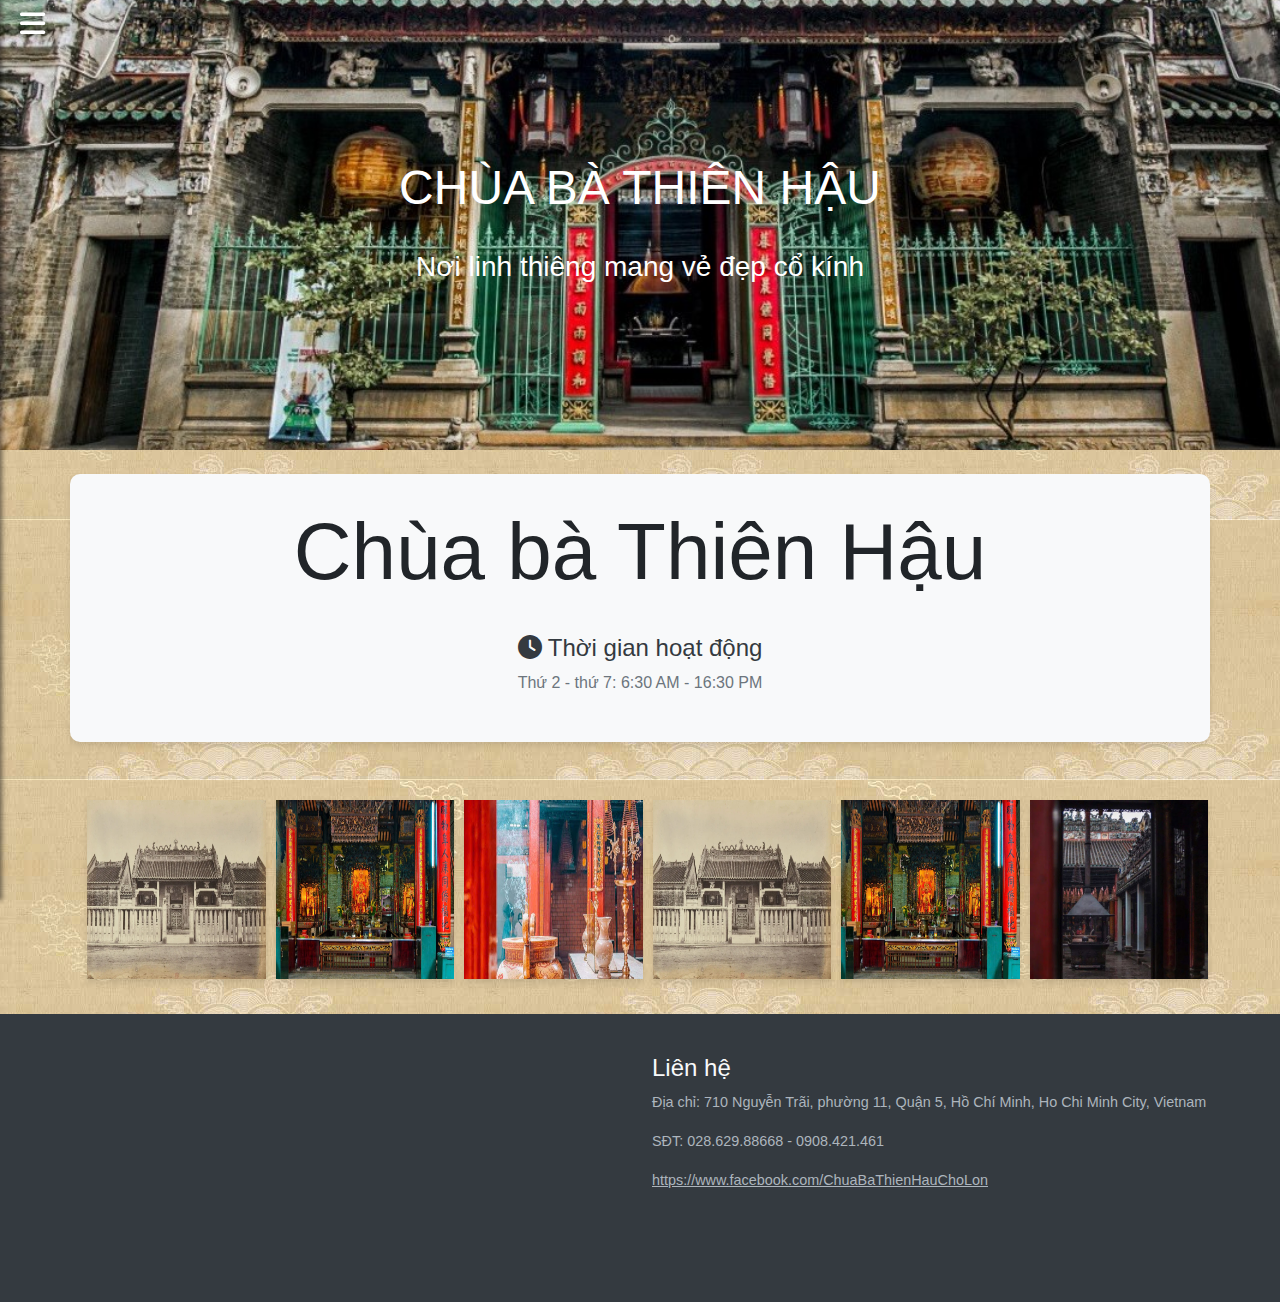
==== index.html @ 3c9cc665 "." ====
<!DOCTYPE html>
<html lang="en">

<head>
    <meta charset="UTF-8">
    <meta name="viewport" content="width=device-width, initial-scale=1.0">
    <title>Chùa bà Thiên Hậu</title>
    <link rel="stylesheet" href="https://cdnjs.cloudflare.com/ajax/libs/font-awesome/6.0.0-beta3/css/all.min.css">
    <link rel="stylesheet" href="https://cdn.jsdelivr.net/npm/bootstrap@5.3.0/dist/css/bootstrap.min.css">
    <style>
        
        body {
            font-family: 'Poppins', sans-serif;
            line-height: 1.6;
            background-color: antiquewhite;
            background: url('img/background.jpg');
            background-size: auto;
            background-repeat: repeat;
        }

        .header-image {
            height: 50vh;
            background: url('img/header.jpg') no-repeat center;
            background-size: cover;
            background-position: center 73%;
            position: relative;
            color: white;
            text-align: center;
            display: flex;
            flex-direction: column;
            justify-content: center;
            overflow: hidden;
        }

        .header-image h1 {
            font-size: 3rem;
            font-weight: bold;
            text-shadow: 2px 2px 5px rgba(0, 0, 0, 0.7);
        }

        .header-image p {
            font-size: 1.2rem;
            text-shadow: 2px 2px 5px rgba(0, 0, 0, 0.5);
        }

        .panel {
            padding: 30px;
            background-color: #f8f9fa;
            box-shadow: 0 4px 6px rgba(0, 0, 0, 0.1);
            border-radius: 10px;
            margin-top: -50px;
            position: relative;
            z-index: 2;
        }

        .panel h4 {
            color: #343a40;
        }

        .panel p {
            color: #6c757d;
        }

        .content-section {
            padding: 1% 23%;
            background: #f0f4f8;
        }

        .content-section h2 {
            font-size: 2rem;
            margin-bottom: 20px;
            text-align: center;
        }

        .tab-content p {
            font-size: 1rem;
            line-height: 1.8;
            color: #495057;
            text-align: justify;
        }

        .footer {
            background-color: #343a40;
            color: white;
            padding: 40px 20px;
        }

        .footer h4 {
            color: #f8f9fa;
        }

        .footer p,
        .footer a {
            color: #adb5bd;
            font-size: 0.9rem;
        }

        .footer .map iframe {
            border-radius: 10px;
        }

        @media (max-width: 768px) {
            .header-image h1 {
                font-size: 2rem;
            }

            .header-image p {
                font-size: 1rem;
            }
        }

        .my-carousel-container {
            position: relative;
            width: 100%;
            overflow: hidden;
        }

        .my-carousel-track {
            display: flex;
            transition: transform 0.5s ease-in-out;
        }

        .my-carousel-item img {
            width: 90%;
            height: 100%;
            object-fit: cover;
            margin-right: 10vw;
            margin-top: 10px;
            margin-left: 1vw;
        }

        .my-carousel-button {
            position: absolute;
            top: 50%;
            transform: translateY(-50%);
            background-color: rgba(0, 0, 0, 0.5);
            color: white;
            border: none;
            font-size: 100%;
            cursor: pointer;
            padding: 1%;
            z-index: 10;
        }

        .my-carousel-button.prev {
            left: 10px;
        }

        .my-carousel-button.next {
            right: 10px;
        }

        /* Navbar */
        .navbar {
            position: fixed;
            top: 0;
            left: 0;
            width: 100%;
            padding: 10px 20px;
            background-color: transparent;
            transition: background-color 0.3s ease;
            z-index: 100;
        }

        .navbar.scrolled {
            background-color: white;
            box-shadow: 0 2px 5px rgba(0, 0, 0, 0.1);
        }

        .navbar .hamburger {
            font-size: 1.8rem;
            color: white;
            cursor: pointer;
            transition: color 0.3s ease;
        }

        .navbar.scrolled .hamburger {
            color: #343a40;
        }

        /* Side Navigation */
        .side-nav {
            position: fixed;
            left: -250px;
            top: 0;
            width: 250px;
            height: 100%;
            background-color: #343a40;
            color: white;
            padding: 20px;
            box-shadow: 2px 0 5px rgba(0, 0, 0, 0.5);
            transition: left 0.3s ease;
            z-index: 200;
        }

        .side-nav.active {
            left: 0;
        }

        .side-nav ul {
            list-style: none;
            padding: 0;
            margin: 0;
        }

        .side-nav ul li {
            margin: 20px 0;
        }

        .side-nav ul li a {
            text-decoration: none;
            color: white;
            font-size: 1rem;
            display: block;
            transition: color 0.3s ease;
        }

        .side-nav ul li a:hover {
            color: #f0a500;
        }

        .image-container {
            display: flex;
            flex-wrap: nowrap;
            padding: 10px 0;
        }

        .image-container img {
            flex: 1 1 auto;
            max-width: 16%;
            height: auto;
            margin: 0 5px;
            box-shadow: 0 4px 6px rgba(0, 0, 0, 0.1);
            transition: transform 0.2s ease-in-out;
        }

        .image-container img:hover {
            transform: scale(1.1);
        }
        
        .modal-body iframe {
            max-height: 500px;
        }

        @media (max-width: 1024px) {
            .image-container {
                flex-wrap: wrap;
                justify-content: center;
            }

            .image-container img {
                max-width: 100%;
                margin: 10px 0;
            }
            .modal-dialog {
                max-width: 100% !important;
            }
        }
        a:hover {
            cursor:pointer;
            color:#adb5bd !important;
        }
		

         /* .modal-dialog {
            max-width: 80%; 
            height: 80%; 
            margin: auto; 
            position: relative;
            top: 10%;
            transform: translateY(-10%) !important; 
        }

        .modal-content {
            height: 100%;
            border: 0; 
            border-radius: 0;
        }

        .modal-body {
            overflow-y: auto; 
        } */


    </style>
</head>

<body>
    <nav class="navbar">
        <i class="fas fa-bars hamburger" id="hamburger"></i>
    </nav>

    <!-- Side Navigation -->
    <div class="side-nav" id="sideNav">
        <ul>
            <li><a data-bs-toggle="modal" data-bs-target="#imageModal1">Lịch sử chùa bà Thiên Hậu</a></li>
            <li><a data-bs-toggle="modal" data-bs-target="#imageModal2">Nét đặc trưng kiến trúc bên trong chùa bà Thiên Hậu</a></li>
            <li><a data-bs-toggle="modal" data-bs-target="#imageModal3">Nét đẹp về phong tục truyền thống</a></li>
            <li><a data-bs-toggle="modal" data-bs-target="#imageModal4">Cổ vật có tại chùa bà Thiên Hậu</a></li>
            <li><a data-bs-toggle="modal" data-bs-target="#imageModal5">Hiện trạng phát triển chùa bà Thiên Hậu</a></li>
            <li><a data-bs-toggle="modal" data-bs-target="#imageModal6">Bài báo cáo</a></li>
        </ul>
    </div>

    <!-- Header -->
    <div class="header-image">
        <h2 style="font-size: 3rem;">CHÙA BÀ THIÊN HẬU</h2>
        <br>
        <h3>Nơi linh thiêng mang vẻ đẹp cổ kính</h3>
    </div>
    <div class="container panel mt-4">
        <div class="col-md-12 text-center">
            <h1 style="font-size: 5rem;" >Chùa bà Thiên Hậu</h1>
            <br>
            <h4><i class="fas fa-clock"></i> Thời gian hoạt động</h4>
            <p>Thứ 2 - thứ 7: 6:30 AM - 16:30 PM</p>
        </div>
    </div>

    <div class="container mt-5">
        <div class="image-container">
            <img src="img/main/1.jpg" alt="Image 1" data-bs-toggle="modal" data-bs-target="#imageModal1">
            <img src="img/main/2.jpg" alt="Image 2" data-bs-toggle="modal" data-bs-target="#imageModal2">
            <img src="img/main/3.jpg" alt="Image 3" data-bs-toggle="modal" data-bs-target="#imageModal3">
            <img src="img/main/1.jpg" alt="Image 4" data-bs-toggle="modal" data-bs-target="#imageModal4">
            <img src="img/main/2.jpg" alt="Image 5" data-bs-toggle="modal" data-bs-target="#imageModal5">
            <img src="img/main/6.jpg" alt="Image 6" data-bs-toggle="modal" data-bs-target="#imageModal6">
        </div>
    </div>

    <!-- Modal 1 -->
    <div class="modal fade" id="imageModal1" tabindex="-1" aria-labelledby="imageModalLabel1" aria-hidden="true">
        <div class="modal-dialog modal-dialog-centered modal-lg">
            <div class="modal-content">
                <div class="modal-header">
                    <h5 class="modal-title" id="imageModalLabel1">LỊCH SỬ HÌNH THÀNH CHÙA BÀ THIÊN HẬU</h5>
                    <button type="button" class="btn-close" data-bs-dismiss="modal" aria-label="Close"></button>
                </div>
                <div class="modal-body text-center">
                    <iframe width="545" height="320"
                        src="https://drive.google.com/file/d/10kO5JFFotRi0EkM03pTBwrk6rr1OkVM_/preview">
                    </iframe>
                </div>
            </div>
        </div>
    </div>

    <!-- Modal 2 -->
    <div class="modal fade" id="imageModal2" tabindex="-1" aria-labelledby="imageModalLabel2" aria-hidden="true">
        <div style="max-width: 70%;"  id="imageModal2" class="modal-dialog modal-dialog-centered modal-lg">
            <div class="modal-content">
                <div class="modal-header">
                    <h5 class="modal-title" id="imageModalLabel2">NÉT ĐẶC TRƯNG KIẾN TRÚC BÊN TRONG CHÙA BÀ THIÊN HẬU</h5>
                    <button type="button" class="btn-close" data-bs-dismiss="modal" aria-label="Close"></button>
                </div>
                <div class="modal-body">
                    <div class="container">
                        <div class="row" >
                            <p>
                                Chùa Bà Thiên Hậu được xây dựng theo phong cách Á Đông thuần khiết, 
                                từ lối kiến trúc Tam quan, phần mái cách điệu, các các bức tường có phù điêu bằng gốm nung và hai hành lang hai bên. 
                                Tất cả đều gợi lên những giá trị lâu đời và phồn vinh của văn hóa Trung Hoa, 
                                Chùa xây dựng theo lối kiến trúc hình ấn bao gồm tổ hợp bốn gian nhà liên kết nhau tạo thành mặt bằng giống hình chữ “khẩu” hoặc chữ “quốc”.
                                Ở giữa ba dãy nhà tạo thành là tiền điện, trung điện và hậu điện, các dãy nhà này có một khoảng trống gọi là thiên tỉnh, 
                                hay còn được gọi là giếng trời giúp không gian chùa thoáng đãng, đủ ảnh sáng và chỗ thoát khói hương.
                            </p>
                        </div>
                        <div class="row text-center">
                            <div class="col-12 col-sm-1">   

                            </div>
                            <div class="col-12 col-sm-2">
                                <div class="image-container">
                                    <img src="img/page221/1.jpg" alt="Image 2" class="img-fluid"
                                        style="max-width: 100%; height: auto;" data-bs-toggle="modal"
                                        data-bs-target="#nestedModal21">

                                    <img src="img/page222/1.jpg" alt="Image 2" class="img-fluid"
                                        style="max-width: 100%; height: auto;" data-bs-toggle="modal"
                                        data-bs-target="#nestedModal22">
                                    <img src="img/page223/1.jpg" alt="Image 2" class="img-fluid"
                                        style="max-width: 100%; height: auto;" data-bs-toggle="modal"
                                        data-bs-target="#nestedModal23">
                                    <img src="img/page224/1.jpg" alt="Image 2" class="img-fluid"
                                        style="max-width: 100%; height: auto;" data-bs-toggle="modal"
                                        data-bs-target="#nestedModal24">
                                    <img src="img/page225/1.jpg" alt="Image 2" class="img-fluid"
                                        style="max-width: 100%; height: auto;" data-bs-toggle="modal"
                                        data-bs-target="#nestedModal25">
                                </div>

                            </div>
                            
                            <div class="col-12 col-sm-1">   
                            </div>
                        </div>

                        <div class="row text-center">
                            <div class="col-12 col-sm-1">   

                            </div>
                            <div class="col-12 col-sm-2  text-center">
                                <div class="image-container">
                                    <p>Tiền điện</p>
                                </div>
                                
                            </div>
                            <div class="col-12 col-sm-2">
                                <div class="image-container">
                                    <p>Khu Thiên đỉnh (Giếng trời)</p>
                                </div>
                            </div>
                            <div class="col-12 col-sm-2">
                                <div class="image-container">
                                    <p>Trung điện</p>
                                </div>
                                
                            </div>
                            <div class="col-12 col-sm-2">
                                <div class="image-container">
                                    <p>Hương đình</p>
                                </div>
                                
                            </div>
                            <div class="col-12 col-sm-2">
                                <div class="image-container">
                                    <p>Đại điện</p>
                                </div>
                                
                            </div>
                            <div class="col-12 col-sm-1">   
                            </div>
                        </div>
                    </div>
                </div>
            </div>
        </div>
    </div>
    

    <!-- Nested Modal 21 -->
    <div class="modal fade" id="nestedModal21" tabindex="-1" aria-labelledby="nestedModalLabel21" aria-hidden="true"
        data-parent-modal="imageModal2">
        <div  class="modal-dialog modal-dialog-centered modal-lg">
            <div class="modal-content">
                <div class="modal-header">
                    <h5 class="modal-title" id="nestedModalLabel21">Tiền điện</h5>
                    <button type="button" class="btn-close" data-bs-dismiss="modal" aria-label="Close"></button>
                </div>
                <div class="modal-body">
                    <div class="container">
                        <div class="row text-center">
                            <div class="col-4">
                                <div class="image-container">
                                    <img src="img/page221/1.jpg" alt="Image 2" class="img-fluid"
                                        style="max-width: 100%; height: auto;">
                                </div>
                            </div>
                            <div class="col-8">
                                <p style="text-align: justify;">
                                    Hai bên cửa vào tiền điện được đặt hai trang thờ, bàn thờ Phúc Đức Chánh bên phải,
                                    bàn thờ Môn Quan Vương Tả được đặt bên trái. Hai bia đá ghi lại truyền thuyết về Thiên Hậu Thánh Mẫu và 
                                    các bức tranh lớn vẽ cảnh bà hiển linh trên sóng nước. Các bia công đức đặt tại tiền điện ghi lại sự đóng góp trùng tu chùa.
                                </p>
                            </div>
                        </div>
                    </div>
                </div>
            </div>
        </div>
    </div>

    <!-- Nested Modal 22 -->
    <div class="modal fade" id="nestedModal22" tabindex="-1" aria-labelledby="nestedModalLabel22" aria-hidden="true"
        data-parent-modal="imageModal2">
        <div  class="modal-dialog modal-dialog-centered modal-lg">
            <div class="modal-content">
                <div class="modal-header">
                    <h5 class="modal-title" id="nestedModalLabel22">Khu Thiên đỉnh (Giếng trời)</h5>
                    <button type="button" class="btn-close" data-bs-dismiss="modal" aria-label="Close"></button>
                </div>
                <div class="modal-body">
                    <div class="container">
                        <div class="row text-center">
                            <div class="col-4">
                                <div class="image-container">
                                    <img src="img/page222/1.jpg" alt="Image 2" class="img-fluid"
                                        style="max-width: 100%; height: auto;">
                                </div>
                            </div>
                            <div class="col-8">
                                <p style="text-align: justify;">
                                    Khu vực giữa tòa nhà là Thiên đỉnh tạo không gian thoáng đãng, 
                                    hướng tay phải chúng ta sẽ thấy thấy trên nóc, diềm mái, hiên, 
                                    vách tường có một số tượng gốm có niên đại năm Quang tự thứ 34 do nghệ nhân 
                                    Trung Quốc dùng vật liệu tại chỗ và sản xuất từ lò gốm Bửu Nguyên trên đất Sài Gòn xưa. 
                                    Các tượng, phù điêu này được tạo tác dựa theo các điển tích cổ Trung Quốc như Tam Quốc Chí, 
                                    Đông Chu Liệt Quốc... và được bố trí hài hòa với các hình tượng khác như "tứ linh" (long, lân, quy, phụng), 
                                    "lưỡng long tranh châu", "bái tổ vinh quy"… 
                                </p>
                            </div>
                        </div>
                    </div>
                </div>
            </div>
        </div>
    </div>

    <!-- Nested Modal 23 -->
    <div class="modal fade" id="nestedModal23" tabindex="-1" aria-labelledby="nestedModalLabel23" aria-hidden="true"
        data-parent-modal="imageModal2">
        <div  class="modal-dialog modal-dialog-centered modal-lg">
            <div class="modal-content">
                <div class="modal-header">
                    <h5 class="modal-title" id="nestedModalLabel23">Trung điện</h5>
                    <button type="button" class="btn-close" data-bs-dismiss="modal" aria-label="Close"></button>
                </div>
                <div class="modal-body">
                    <div class="container">
                        <div class="row">
                            <p>
                                Trung điện chùa Bà Thiên Hậu được đặt bộ lư Phát lan vào năm 1886 niên hiệu Quang Tự thứ 12. 
                                So với bộ lưu được đặt ở các miếu khác trong thành phố, bộ lư tại miếu Thiên Hậu là lớn nhất. 
                                Ngoài ra, tiền điện còn có kiệu lớn được sơn son thếp vàng bằng gỗ để rước Bà trong ngày vía. 
                                Cùng với đó là bức hoành phi “Hàm Hoằng Quang Đại” bằng chữ cổ có niên đại thứ 5 Gia Khánh, 
                                đời Thanh (1800) nhân dịp trùng tu Hội quán.
                            </p>
                        </div>
                        <div class="row text-center">
                            <div class="my-carousel-container">
                                <button class="my-carousel-button prev">&lt;</button>
                                <div class="my-carousel-track">
                                    <div class="my-carousel-item">
                                        <img src="img/main/1.jpg" alt="Image 1">
                                    </div>
                                    <div class="my-carousel-item">
                                        <img src="img/main/2.jpg" alt="Image 2">
                                    </div>
                                    <div class="my-carousel-item">
                                        <img src="img/main/3.jpg" alt="Image 3">
                                    </div>
                                    <div class="my-carousel-item">
                                        <img src="img/main/4.jpg" alt="Image 4">
                                    </div>
                                    <div class="my-carousel-item">
                                        <img src="img/main/5.jpg" alt="Image 5">
                                    </div>
                                    <div class="my-carousel-item">
                                        <img src="img/main/6.jpg" alt="Image 6">
                                    </div>
                                    <div class="my-carousel-item">
                                        <img src="img/main/7.jpg" alt="Image 7">
                                    </div>
                                    <div class="my-carousel-item">
                                        <img src="img/main/8.jpg" alt="Image 8">
                                    </div>
                                    <div class="my-carousel-item">
                                        <img src="img/main/9.jpg" alt="Image 9">
                                    </div>
                                </div>
                                <button class="my-carousel-button next">&gt;</button>
                            </div>
                            <br>
                        </div>
                    </div>
                </div>
            </div>
        </div>
    </div>

    <!-- Nested Modal 24 -->
    <div class="modal fade" id="nestedModal24" tabindex="-1" aria-labelledby="nestedModalLabel24" aria-hidden="true"
        data-parent-modal="imageModal2">
        <div  class="modal-dialog modal-dialog-centered modal-lg">
            <div class="modal-content">
                <div class="modal-header">
                    <h5 class="modal-title" id="nestedModalLabel24">Hương đình</h5>
                    <button type="button" class="btn-close" data-bs-dismiss="modal" aria-label="Close"></button>
                </div>
                <div class="modal-body">
                    <div class="container">
                        <div class="row text-center">
                            <div class="col-4">
                                <div class="image-container">
                                    <img src="img/page2/1.jpg" alt="Image 2" class="img-fluid"
                                        style="max-width: 100%; height: auto;">
                                </div>
                            </div>
                            <div class="col-8">
                                <p style="text-align: justify;">
                                    Nơi đây có đặt 5 lư hương có niên đại đời vua Quang Tự đều trên 100 năm. 
                                    Bên trên là khu vực treo nhang vòng khá độc đáo và lạ mắt. 
                                    Trước đây nhang có đường kính từ 1m - 1m2, sau khi thực hiện chỉ thị của Trung ương khoanh nhang này được thu nhỏ lại chỉ còn 35 cm. 
                                    Trong đợt trùng tu gần nhất, những cây xà gồ dưới mái ngói và 4 cây cột gỗ bên ngoài là gỗ lim, loại gỗ quý hiếm sản xuất tại phía 
                                    Bắc trong đợt trùng tu vừa qua gần như đã thay đổi toàn bộ.
                                </p>
                            </div>
                        </div>
                    </div>
                </div>
            </div>
        </div>
    </div>

    <!-- Nested Modal 25 -->
    <div class="modal fade" id="nestedModal25" tabindex="-1" aria-labelledby="nestedModalLabel25" aria-hidden="true"
        data-parent-modal="imageModal2">
        <div  class="modal-dialog modal-dialog-centered modal-lg">
            <div class="modal-content">
                <div class="modal-header">
                    <h5 class="modal-title" id="nestedModalLabel25">Đại điện</h5>
                    <button type="button" class="btn-close" data-bs-dismiss="modal" aria-label="Close"></button>
                </div>
                <div class="modal-body">
                    <div class="container">
                        <div class="row text-center">
                            <div class="col-4">
                                <div class="image-container">
                                    <img src="img/page2/1.jpg" alt="Image 2" class="img-fluid"
                                        style="max-width: 100%; height: auto;">
                                </div>
                            </div>
                            <div class="col-8">
                                <p style="text-align: justify;">
                                    Đại điện của chùa là gian chính nơi đặt bàn thờ Thiên Hậu Thánh Mẫu gồm ba gian. 
                                    Gian giữa thờ bà Thiên Hậu cao 1m được tạc từ khối cổ cỗ, bên trái thờ Kim Hoa Nương Nương, 
                                    bên phải thờ Long Mẫu Nương Nương. Hai bên gian phụ đặt các tượng thờ Quan Thánh, Địa Tạng và Thần Tài. 
                                    Tại gin chính còn đặt đại hồng chung bằng gang có niên đại 1975 và 1850. Ngoài ra, Chùa Bà Thiên Hậu lưu giữ nhiều tranh đắp nổi hình 
                                    Long, Ly, Quy, Phụng. Trên mái hiên, vách tường và nóc nhà có tượng, phù điêu bằng gốm dựa trên những điển tích Trung Quốc. 
                                    Chùa Bà Thiên Hậu không chỉ là một điểm hành hương mà còn là một biểu tượng của sự kết hợp hoàn hảo giữa tín ngưỡng và nghệ thuật kiến trúc.
                                </p>
                            </div>
                        </div>
                    </div>
                </div>
            </div>
        </div>
    </div>


    <!-- Modal 3 -->
    <div class="modal fade" id="imageModal3" tabindex="-1" aria-labelledby="imageModalLabel3" aria-hidden="true">
        <div class="modal-dialog modal-dialog-centered modal-lg">
            <div class="modal-content">
                <div class="modal-header">
                    <h5 class="modal-title" id="imageModalLabel3">NÉT ĐẸP VỀ PHONG TỤC TRUYỀN THỐNG</h5>
                    <button type="button" class="btn-close" data-bs-dismiss="modal" aria-label="Close"></button>
                </div>
                <div class="modal-body">
                    <div class="container">
                        <div class="row text-center">
                            <div class="col-6">
                                <div class="image-container">
                                    <img src="img/page3/1.jpg" alt="Image 2" class="img-fluid"
                                        style="max-width: 100%; height: auto;" data-bs-toggle="modal"
                                        data-bs-target="#nestedModal31">
                                </div>
                                <p>PHONG TỤC XIN XĂM</p>
                            </div>
                            <div class="col-6">
                                <div class="image-container">
                                    <img src="img/page3/1.jpg" alt="Image 2" class="img-fluid"
                                        style="max-width: 100%; height: auto;" data-bs-toggle="modal"
                                        data-bs-target="#nestedModal32">
                                </div>
                                <p>PHONG TỤC RÓT ĐÈN DẦU</p>
                            </div>
                        </div>
                    </div>
                </div>
            </div>
        </div>
    </div>

        <!-- Nested Modal 31 -->
        <div class="modal fade" id="nestedModal31" tabindex="-1" aria-labelledby="nestedModalLabel31" aria-hidden="true" data-parent-modal="imageModal3">
        <div  class="modal-dialog modal-dialog-centered modal-lg">
            <div class="modal-content">
                <div class="modal-header">
                    <h5 class="modal-title" id="nestedModalLabel31">PHONG TỤC XIN XĂM</h5>
                    <button type="button" class="btn-close" data-bs-dismiss="modal" aria-label="Close"></button>
                </div>
                <div class="modal-body">
                    <div class="container">
                        <div class="row text-center">
                            <div class="col-4">
                                <div class="image-container">
                                    <img src="img/page3/1.jpg" alt="Image 2" class="img-fluid"
                                        style="max-width: 100%; height: auto;">
                                </div>
                                <div class="image-container">
                                    <img src="img/page3/2.jpg" alt="Image 2" class="img-fluid"
                                        style="max-width: 100%; height: auto;">
                                </div>
                            </div>
                            <div class="col-8">
                                <p style="text-align: justify;">
                                    Một trong những phong tục khi du khách đến chùa Bà Thiên Hậu đó là xin xăm, xin quẻ, cầu nguyện những điều tốt đẹp cho bản thân 
                                    và gia đình. Mỗi thẻ xăm sẽ có “bài thẻ” dự đoán vận mệnh và tương lai của bản thân người xin. Theo phong tục, người dân sau khi 
                                    dâng lễ xong tại chùa xong có thể xin xăm bằng cách lắc mạnh ống gỗ đựng các quẻ xăm cho đến khi có một chiếc thẻ rơi ra ngoài, 
                                    khi đó người dân sẽ rút một chiếc thẻ xăm và nhờ người trong chùa giải thích. Những quẻ thẻ thường làm bằng tre có ghi số hiệu 
                                    hoặc ghi một câu ngắn gọn bằng tiếng Hán. Người dân có thể xem được vận mệnh tương lai, công việc cho bản thân và gia đình. 
                                    Lâu dần, xin xăm trở thành một nét đẹp văn hóa tâm linh tại chùa Bà Thiên Hậu.
                                </p>
                            </div>
                        </div>
                    </div>
                </div>
            </div>
        </div>
    </div>

    <!-- Nested Modal 32 -->
    <div class="modal fade" id="nestedModal32" tabindex="-1" aria-labelledby="nestedModalLabel32" aria-hidden="true"
        data-parent-modal="imageModal3">
        <div  class="modal-dialog modal-dialog-centered modal-lg">
            <div class="modal-content">
                <div class="modal-header">
                    <h5 class="modal-title" id="nestedModalLabel32">PHONG TỤC RÓT ĐÈN DẦU</h5>
                    <button type="button" class="btn-close" data-bs-dismiss="modal" aria-label="Close"></button>
                </div>
                <div class="modal-body text-center">
                    <iframe width="545" height="320"
                        src="https://drive.google.com/file/d/10kO5JFFotRi0EkM03pTBwrk6rr1OkVM_/preview">
                    </iframe>
                </div>
            </div>
        </div>
    </div>

    <!-- Modal 4-->
    <div class="modal fade" id="imageModal4" tabindex="-1" aria-labelledby="imageModalLabel4" aria-hidden="true">
        <div class="modal-dialog modal-dialog-centered  modal-lg">
            <div class="modal-content">
                <div class="modal-header">
                    <h5 class="modal-title" id="imageModalLabel4">CỔ VẬT CÓ TẠI CHÙA BÀ THIÊN HẬU</h5>
                    <button type="button" class="btn-close" data-bs-dismiss="modal" aria-label="Close"></button>
                </div>
                <div class="modal-body text-center">
                    <div class="my-carousel-container">
                        <button class="my-carousel-button prev">&lt;</button>
                        <div class="my-carousel-track">
                            <div class="my-carousel-item">
                                <img src="img/page2d4/1.jpg" alt="Image 1">
                            </div>
                            <div class="my-carousel-item">
                                <img src="img/page2d4/2.jpg" alt="Image 2">
                            </div>
                            <div class="my-carousel-item">
                                <img src="img/page2d4/3.jpg" alt="Image 3">
                            </div>
                            <div class="my-carousel-item">
                                <img src="img/page2d4/4.jpg" alt="Image 4">
                            </div>
                            <div class="my-carousel-item">
                                <img src="img/page2d4/5.jpg" alt="Image 5">
                            </div>
                            <div class="my-carousel-item">
                                <img src="img/page2d4/6.jpg" alt="Image 6">
                            </div>
                            <div class="my-carousel-item">
                                <img src="img/page2d4/7.jpg" alt="Image 7">
                            </div>
                            <div class="my-carousel-item">
                                <img src="img/page2d4/8.jpg" alt="Image 8">
                            </div>
                            <div class="my-carousel-item">
                                <img src="img/page2d4/9.jpg" alt="Image 9">
                            </div>
                            <div class="my-carousel-item">
                                <img src="img/page2d4/10.jpg" alt="Image 10">
                            </div>
                            <div class="my-carousel-item">
                                <img src="img/page2d4/11.jpg" alt="Image 11">
                            </div>
                            <div class="my-carousel-item">
                                <img src="img/page2d4/12.jpg" alt="Image 12">
                            </div>
                            <div class="my-carousel-item">
                                <img src="img/page2d4/13.jpg" alt="Image 13">
                            </div>
                            <div class="my-carousel-item">
                                <img src="img/page2d4/14.jpg" alt="Image 14">
                            </div>
                        </div>
                        <button class="my-carousel-button next">&gt;</button>
                    </div>
                </div>
            </div>
        </div>
    </div>

    <!-- Modal 5-->
    <div class="modal fade" id="imageModal5" tabindex="-1" aria-labelledby="imageModalLabel5" aria-hidden="true">
        <div class="modal-dialog modal-dialog-centered  modal-lg">
            <div class="modal-content">
                <div class="modal-header">
                    <h5 class="modal-title" id="imageModalLabel5">HIỆN TRẠNG PHÁT TRIỂN CHÙA BÀ THIÊN HẬU</h5>
                    <button type="button" class="btn-close" data-bs-dismiss="modal" aria-label="Close"></button>
                </div>
                <div class="modal-body text-center">
                    <iframe width="545" height="320"
                        src="https://drive.google.com/file/d/10kO5JFFotRi0EkM03pTBwrk6rr1OkVM_/preview">
                    </iframe>
                </div>
            </div>
        </div>
    </div>

    <!-- Modal 6-->
    <div class="modal fade" id="imageModal6" tabindex="-1" aria-labelledby="imageModalLabel6" aria-hidden="true">
        <div class="modal-dialog modal-dialog-centered  modal-lg">
            <div class="modal-content">
                <div class="modal-header">
                    <h5 class="modal-title" id="imageModalLabel6">BÀI BÁO CÁO</h5>
                    <button type="button" class="btn-close" data-bs-dismiss="modal" aria-label="Close"></button>
                </div>
                <div class="modal-body text-center">
                    <img src="img/page2/3.jpg" alt="Image 6" style="max-width: 100%; height: auto;">
                    <p>Description for Image 6.</p>
                </div>
            </div>
        </div>
    </div>

    <br>
    <div class="footer">
        <div class="row">
            <div class="col-md-6">
                <div class="map">
                    <iframe
                        src="https://www.google.com/maps/embed?pb=!1m18!1m12!1m3!1d3919.731073964073!2d106.666505315334!3d10.754666992334!2m3!1f0!2f0!3f0!3m2!1i1024!2i768!4f13.1!3m3!1m2!1s0x31752efb5b5b5b5b%3A0x5b5b5b5b5b5b5b5b!2s710%20Nguy%E1%BB%85n%20Tr%C3%A3i%2C%20Ph%C6%B0%E1%BB%9Dng%2011%2C%20Qu%E1%BA%ADn%205%2C%20Th%C3%A0nh%20ph%E1%BB%91%20H%E1%BB%93%20Ch%C3%AD%20Minh%2C%20Vi%E1%BB%87t%20Nam!5e0!3m2!1svi!2s!4v1681625297898!5m2!1svi!2s"
                        width="100%" 
                        height="200" 
                        allowfullscreen="" 
                        loading="lazy"></iframe>
                </div>
            </div>
            <div class="col-md-6">
                <h4>Liên hệ</h4>
                <p>Địa chỉ: 710 Nguyễn Trãi, phường 11, Quận 5, Hồ Chí Minh, Ho Chi Minh City, Vietnam</p>
                <p>SĐT: 028.629.88668 - 0908.421.461</p>
                <p><a href="https://www.facebook.com/ChuaBaThienHauChoLon" target="_blank"
                        rel="noopener noreferrer">https://www.facebook.com/ChuaBaThienHauChoLon</a></p>
            </div>
        </div>
    </div>
    <script src="https://cdn.jsdelivr.net/npm/bootstrap@5.3.0/dist/js/bootstrap.bundle.min.js"></script>

    <script>
        document.addEventListener("DOMContentLoaded", function () {
            document.querySelectorAll(".modal").forEach(modal => {
                modal.addEventListener("hidden.bs.modal", function () {
                    const parentModalId = this.getAttribute("data-parent-modal");
                    if (parentModalId) {
                        const parentModal = bootstrap.Modal.getOrCreateInstance(document.getElementById(parentModalId));
                        parentModal.show();
                    }
                });
            });
        });

        document.querySelectorAll('.my-carousel-button').forEach(button => {
            button.addEventListener('click', () => {
                const carousel = button.closest('.my-carousel-container');
                const track = carousel.querySelector('.my-carousel-track');
                const items = track.querySelectorAll('.my-carousel-item');
                const direction = button.classList.contains('next') ? 'next' : 'prev';
                const itemWidth = items[0].offsetWidth + 15;
                const trackWidth = track.scrollWidth;
                const containerWidth = carousel.offsetWidth;

                let currentTranslate = parseInt(track.dataset.translate || 0, 10);

                if (direction === 'next') {
                    if (Math.abs(currentTranslate) + containerWidth < trackWidth) {
                        currentTranslate -= itemWidth;
                    } else {
                        currentTranslate = 0;
                    }
                } else {
                    if (currentTranslate < 0) {
                        currentTranslate += itemWidth;
                    } else {
                        currentTranslate = -(trackWidth - containerWidth);
                    }
                }

                track.dataset.translate = currentTranslate;
                track.style.transform = `translateX(${currentTranslate}px)`;
            });
        });

        // Hamburger menu toggle
        const hamburger = document.getElementById('hamburger');
        const sideNav = document.getElementById('sideNav');

        hamburger.addEventListener('click', () => {
            sideNav.classList.toggle('active');
        });

        // Close side navigation on link click
        sideNav.querySelectorAll('a').forEach(link => {
            link.addEventListener('click', () => {
                sideNav.classList.remove('active');
            });
        });
        
        // Close sideNav when clicking outside of it
        document.addEventListener('click', (event) => {
            if (sideNav.classList.contains('active') && !sideNav.contains(event.target) && event.target !== hamburger) {
                sideNav.classList.remove('active');
            }
        });

        // Change navbar style on scroll
        window.addEventListener('scroll', () => {
            const navbar = document.querySelector('.navbar');
            if (window.scrollY > 50) {
                navbar.classList.add('scrolled');
            } else {
                navbar.classList.remove('scrolled');
            }
        });
    </script>
</body>

</html>
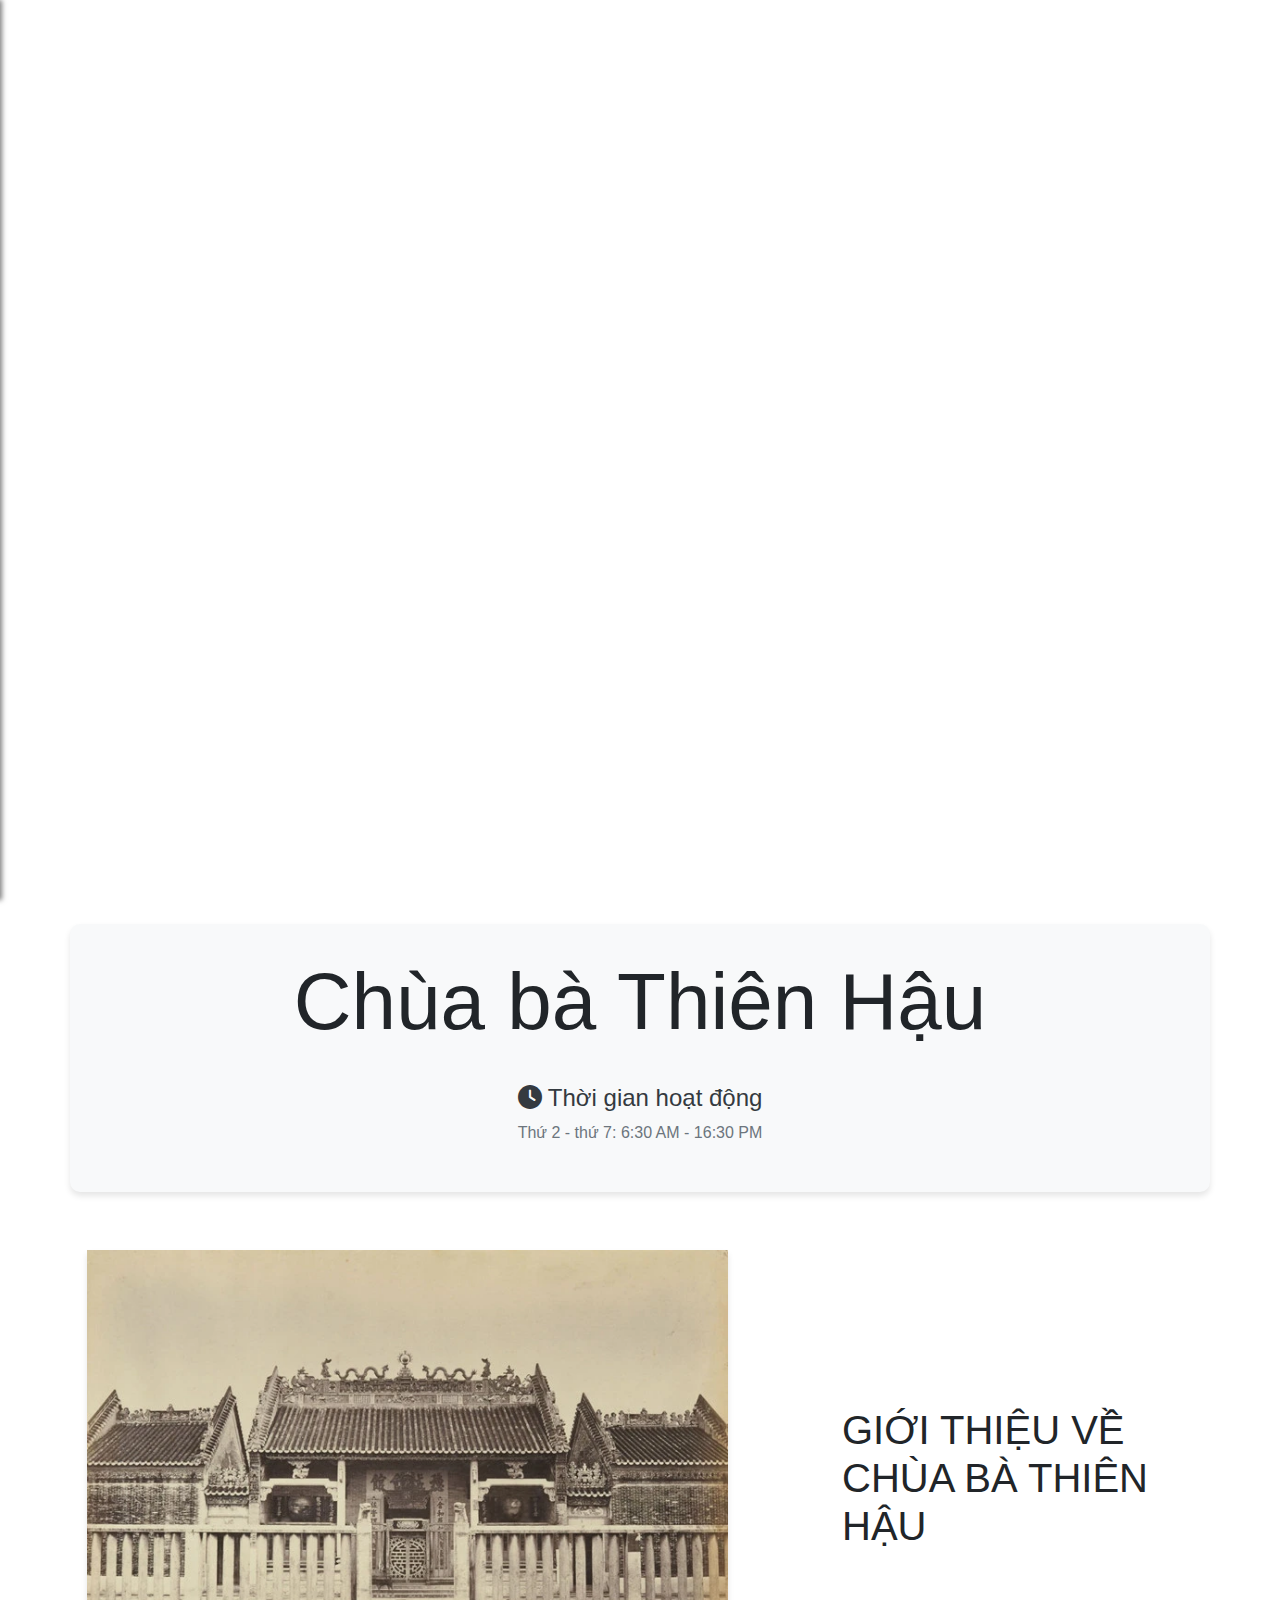
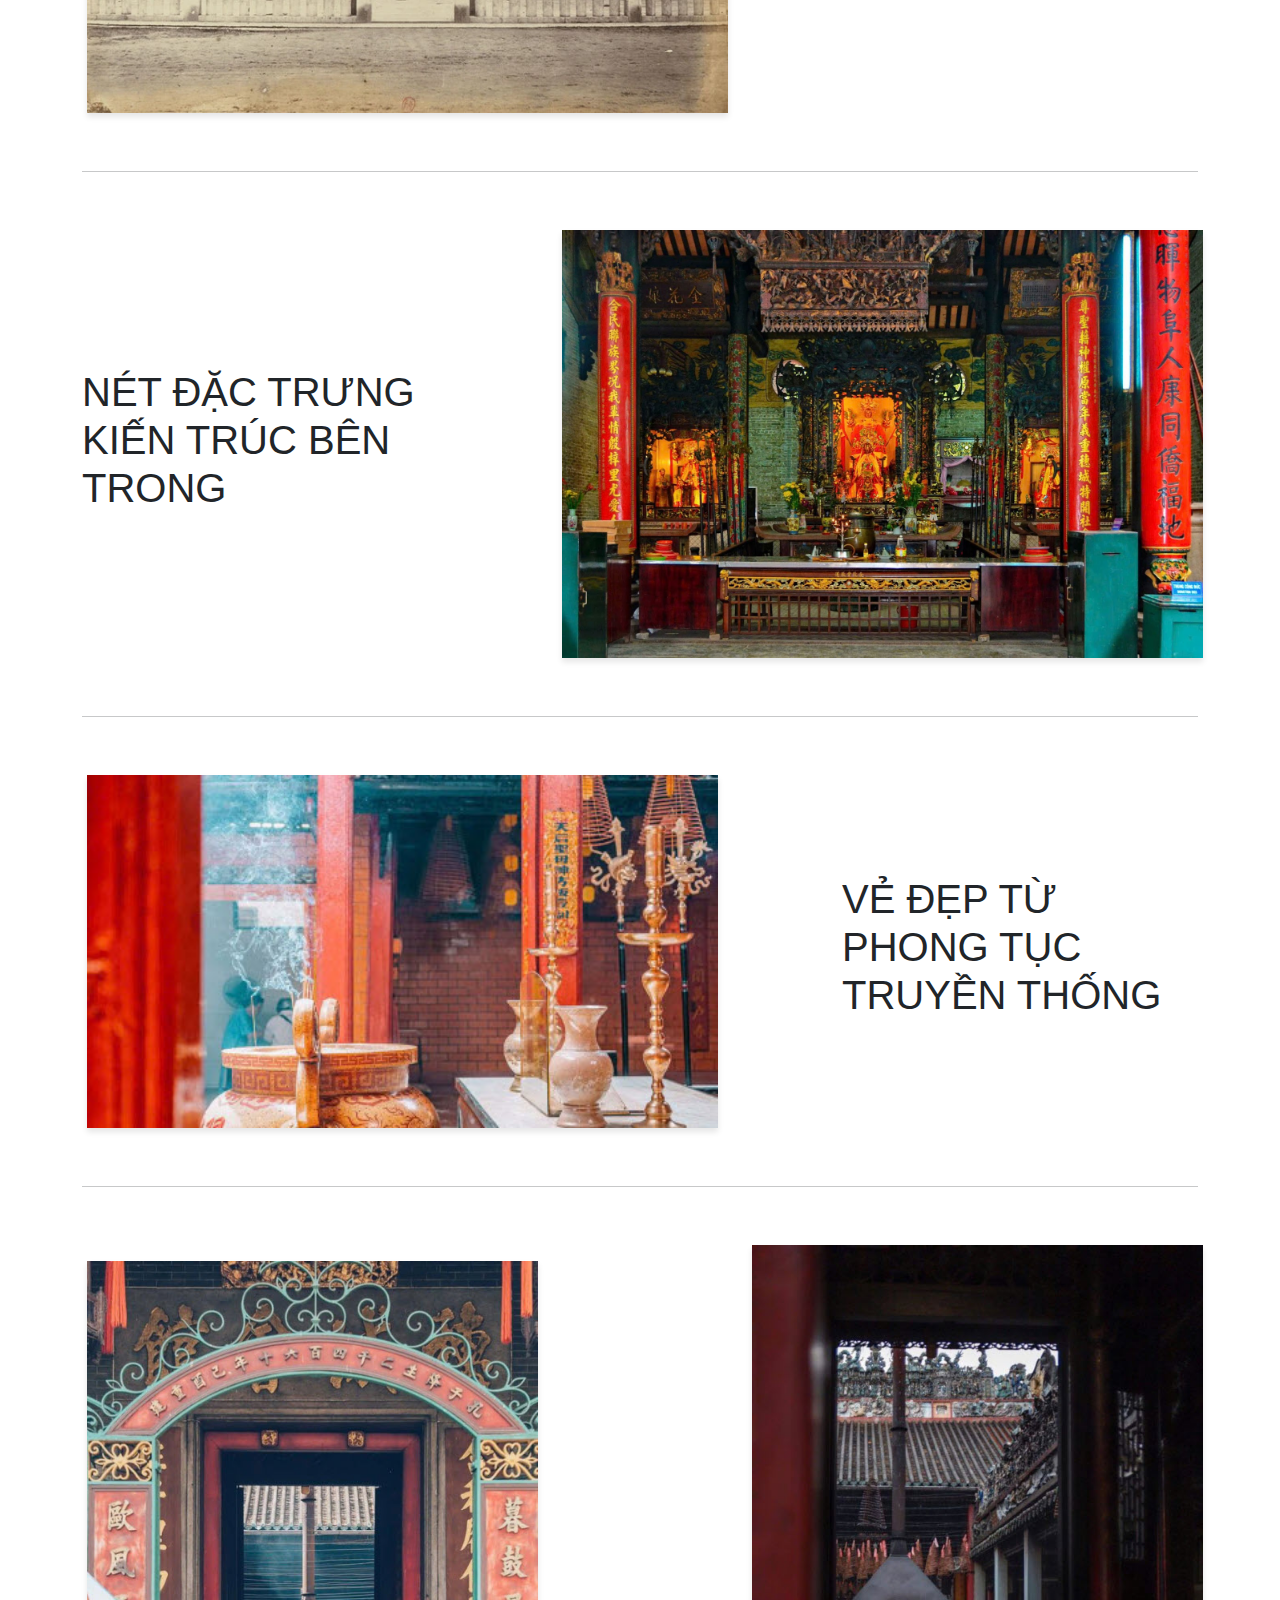
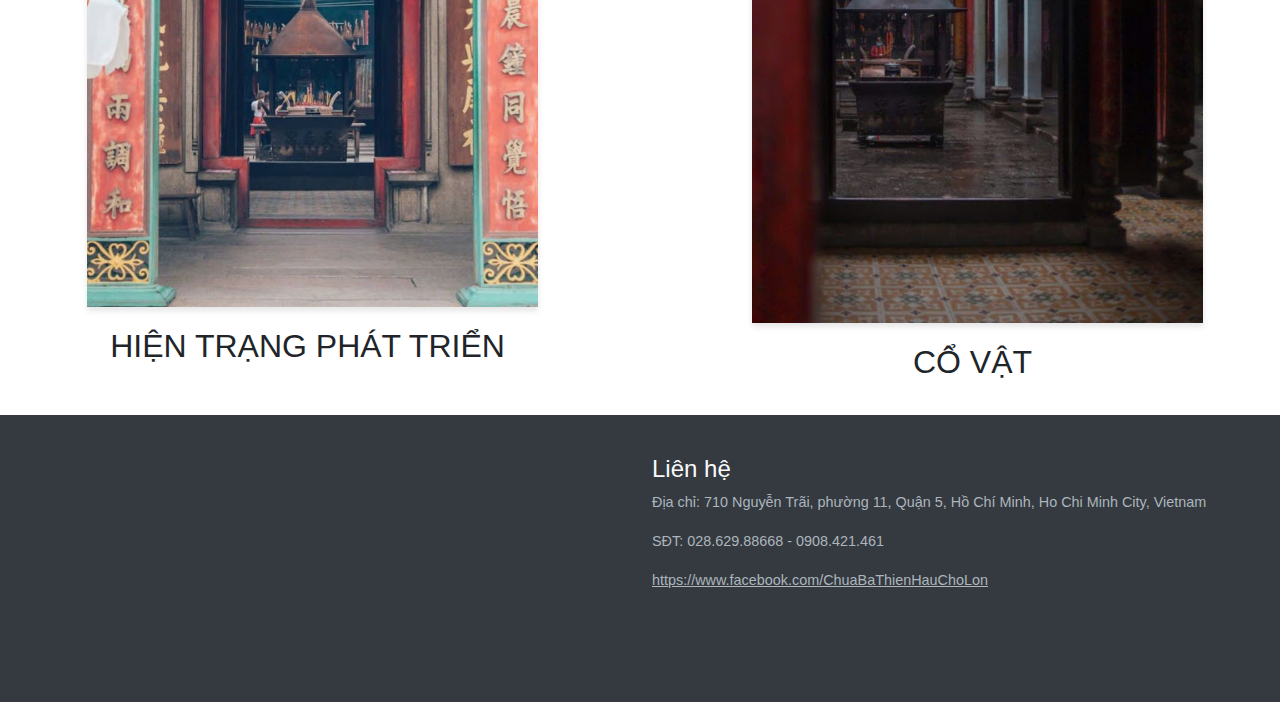
==== commit d37adadf: "." ====
--- a/index.html
+++ b/index.html
@@ -7,282 +7,7 @@
     <title>Chùa bà Thiên Hậu</title>
     <link rel="stylesheet" href="https://cdnjs.cloudflare.com/ajax/libs/font-awesome/6.0.0-beta3/css/all.min.css">
     <link rel="stylesheet" href="https://cdn.jsdelivr.net/npm/bootstrap@5.3.0/dist/css/bootstrap.min.css">
-    <style>
-        
-        body {
-            font-family: 'Poppins', sans-serif;
-            line-height: 1.6;
-            background-color: antiquewhite;
-            background: url('img/background.jpg');
-            background-size: auto;
-            background-repeat: repeat;
-        }
-
-        .header-image {
-            height: 50vh;
-            background: url('img/header.jpg') no-repeat center;
-            background-size: cover;
-            background-position: center 73%;
-            position: relative;
-            color: white;
-            text-align: center;
-            display: flex;
-            flex-direction: column;
-            justify-content: center;
-            overflow: hidden;
-        }
-
-        .header-image h1 {
-            font-size: 3rem;
-            font-weight: bold;
-            text-shadow: 2px 2px 5px rgba(0, 0, 0, 0.7);
-        }
-
-        .header-image p {
-            font-size: 1.2rem;
-            text-shadow: 2px 2px 5px rgba(0, 0, 0, 0.5);
-        }
-
-        .panel {
-            padding: 30px;
-            background-color: #f8f9fa;
-            box-shadow: 0 4px 6px rgba(0, 0, 0, 0.1);
-            border-radius: 10px;
-            margin-top: -50px;
-            position: relative;
-            z-index: 2;
-        }
-
-        .panel h4 {
-            color: #343a40;
-        }
-
-        .panel p {
-            color: #6c757d;
-        }
-
-        .content-section {
-            padding: 1% 23%;
-            background: #f0f4f8;
-        }
-
-        .content-section h2 {
-            font-size: 2rem;
-            margin-bottom: 20px;
-            text-align: center;
-        }
-
-        .tab-content p {
-            font-size: 1rem;
-            line-height: 1.8;
-            color: #495057;
-            text-align: justify;
-        }
-
-        .footer {
-            background-color: #343a40;
-            color: white;
-            padding: 40px 20px;
-        }
-
-        .footer h4 {
-            color: #f8f9fa;
-        }
-
-        .footer p,
-        .footer a {
-            color: #adb5bd;
-            font-size: 0.9rem;
-        }
-
-        .footer .map iframe {
-            border-radius: 10px;
-        }
-
-        @media (max-width: 768px) {
-            .header-image h1 {
-                font-size: 2rem;
-            }
-
-            .header-image p {
-                font-size: 1rem;
-            }
-        }
-
-        .my-carousel-container {
-            position: relative;
-            width: 100%;
-            overflow: hidden;
-        }
-
-        .my-carousel-track {
-            display: flex;
-            transition: transform 0.5s ease-in-out;
-        }
-
-        .my-carousel-item img {
-            width: 90%;
-            height: 100%;
-            object-fit: cover;
-            margin-right: 10vw;
-            margin-top: 10px;
-            margin-left: 1vw;
-        }
-
-        .my-carousel-button {
-            position: absolute;
-            top: 50%;
-            transform: translateY(-50%);
-            background-color: rgba(0, 0, 0, 0.5);
-            color: white;
-            border: none;
-            font-size: 100%;
-            cursor: pointer;
-            padding: 1%;
-            z-index: 10;
-        }
-
-        .my-carousel-button.prev {
-            left: 10px;
-        }
-
-        .my-carousel-button.next {
-            right: 10px;
-        }
-
-        /* Navbar */
-        .navbar {
-            position: fixed;
-            top: 0;
-            left: 0;
-            width: 100%;
-            padding: 10px 20px;
-            background-color: transparent;
-            transition: background-color 0.3s ease;
-            z-index: 100;
-        }
-
-        .navbar.scrolled {
-            background-color: white;
-            box-shadow: 0 2px 5px rgba(0, 0, 0, 0.1);
-        }
-
-        .navbar .hamburger {
-            font-size: 1.8rem;
-            color: white;
-            cursor: pointer;
-            transition: color 0.3s ease;
-        }
-
-        .navbar.scrolled .hamburger {
-            color: #343a40;
-        }
-
-        /* Side Navigation */
-        .side-nav {
-            position: fixed;
-            left: -250px;
-            top: 0;
-            width: 250px;
-            height: 100%;
-            background-color: #343a40;
-            color: white;
-            padding: 20px;
-            box-shadow: 2px 0 5px rgba(0, 0, 0, 0.5);
-            transition: left 0.3s ease;
-            z-index: 200;
-        }
-
-        .side-nav.active {
-            left: 0;
-        }
-
-        .side-nav ul {
-            list-style: none;
-            padding: 0;
-            margin: 0;
-        }
-
-        .side-nav ul li {
-            margin: 20px 0;
-        }
-
-        .side-nav ul li a {
-            text-decoration: none;
-            color: white;
-            font-size: 1rem;
-            display: block;
-            transition: color 0.3s ease;
-        }
-
-        .side-nav ul li a:hover {
-            color: #f0a500;
-        }
-
-        .image-container {
-            display: flex;
-            flex-wrap: nowrap;
-            padding: 10px 0;
-        }
-
-        .image-container img {
-            flex: 1 1 auto;
-            max-width: 16%;
-            height: auto;
-            margin: 0 5px;
-            box-shadow: 0 4px 6px rgba(0, 0, 0, 0.1);
-            transition: transform 0.2s ease-in-out;
-        }
-
-        .image-container img:hover {
-            transform: scale(1.1);
-        }
-        
-        .modal-body iframe {
-            max-height: 500px;
-        }
-
-        @media (max-width: 1024px) {
-            .image-container {
-                flex-wrap: wrap;
-                justify-content: center;
-            }
-
-            .image-container img {
-                max-width: 100%;
-                margin: 10px 0;
-            }
-            .modal-dialog {
-                max-width: 100% !important;
-            }
-        }
-        a:hover {
-            cursor:pointer;
-            color:#adb5bd !important;
-        }
-		
-
-         /* .modal-dialog {
-            max-width: 80%; 
-            height: 80%; 
-            margin: auto; 
-            position: relative;
-            top: 10%;
-            transform: translateY(-10%) !important; 
-        }
-
-        .modal-content {
-            height: 100%;
-            border: 0; 
-            border-radius: 0;
-        }
-
-        .modal-body {
-            overflow-y: auto; 
-        } */
-
-
-    </style>
+    <link rel="stylesheet" href="css/style.css">
 </head>
 
 <body>
@@ -291,22 +16,35 @@
     </nav>
 
     <!-- Side Navigation -->
-    <div class="side-nav" id="sideNav">
+    <div class="side-nav " id="sideNav">
         <ul>
-            <li><a data-bs-toggle="modal" data-bs-target="#imageModal1">Lịch sử chùa bà Thiên Hậu</a></li>
-            <li><a data-bs-toggle="modal" data-bs-target="#imageModal2">Nét đặc trưng kiến trúc bên trong chùa bà Thiên Hậu</a></li>
-            <li><a data-bs-toggle="modal" data-bs-target="#imageModal3">Nét đẹp về phong tục truyền thống</a></li>
-            <li><a data-bs-toggle="modal" data-bs-target="#imageModal4">Cổ vật có tại chùa bà Thiên Hậu</a></li>
-            <li><a data-bs-toggle="modal" data-bs-target="#imageModal5">Hiện trạng phát triển chùa bà Thiên Hậu</a></li>
-            <li><a data-bs-toggle="modal" data-bs-target="#imageModal6">Bài báo cáo</a></li>
+            <li><a href="index.html">TRANG CHỦ</a></li>
+            <li><a href="introduce.html">NÉT ĐẶC TRƯNG KIẾN TRÚC BÊN TRONG</a></li>
+            <li>
+                <a href="architecturalfeatures.html">NÉT ĐẶC TRƯNG KIẾN TRÚC BÊN TRONG</a>
+                <ul>
+                    <li><a href="td.html">TIỀN ĐIỆN</a></li>
+                    <li><a href="ktd.html">KHU THIÊN ĐỈNH <br> (GIẾNG TRỜI)</a></li>
+                    <li><a href="trgd.html">TRUNG ĐIỆN</a></li>
+                    <li><a href="hd.html">HƯƠNG ĐÌNH </a></li>
+                    <li><a href="dd.html">ĐẠI ĐIỆN </a></li>
+                </ul>
+            </li>
+            <li><a href="pttt.html">VẺ ĐẸP TỪ PHONG TỤC TRUYỀN THỐNG </a></li>
+            <li><a href="htpt.html">HIỆN TRẠNG PHÁT TRIỂN </a></li>
+            <li><a href="covat.html">CỔ VẬT</a></li>
+            <li><a href="report.html">BÁO CÁO</a></li>
         </ul>
     </div>
+
 
     <!-- Header -->
     <div class="header-image">
-        <h2 style="font-size: 3rem;">CHÙA BÀ THIÊN HẬU</h2>
-        <br>
-        <h3>Nơi linh thiêng mang vẻ đẹp cổ kính</h3>
+        <div class="header-text-container">
+            <h2>CHÙA BÀ THIÊN HẬU</h2>
+            <br>
+            <h3>Nơi linh thiêng mang vẻ đẹp cổ kính</h3>
+        </div>
     </div>
     <div class="container panel mt-4">
         <div class="col-md-12 text-center">
@@ -316,512 +54,92 @@
             <p>Thứ 2 - thứ 7: 6:30 AM - 16:30 PM</p>
         </div>
     </div>
-
-    <div class="container mt-5">
-        <div class="image-container">
-            <img src="img/main/1.jpg" alt="Image 1" data-bs-toggle="modal" data-bs-target="#imageModal1">
-            <img src="img/main/2.jpg" alt="Image 2" data-bs-toggle="modal" data-bs-target="#imageModal2">
-            <img src="img/main/3.jpg" alt="Image 3" data-bs-toggle="modal" data-bs-target="#imageModal3">
-            <img src="img/main/1.jpg" alt="Image 4" data-bs-toggle="modal" data-bs-target="#imageModal4">
-            <img src="img/main/2.jpg" alt="Image 5" data-bs-toggle="modal" data-bs-target="#imageModal5">
-            <img src="img/main/6.jpg" alt="Image 6" data-bs-toggle="modal" data-bs-target="#imageModal6">
-        </div>
-    </div>
-
-    <!-- Modal 1 -->
-    <div class="modal fade" id="imageModal1" tabindex="-1" aria-labelledby="imageModalLabel1" aria-hidden="true">
-        <div class="modal-dialog modal-dialog-centered modal-lg">
-            <div class="modal-content">
-                <div class="modal-header">
-                    <h5 class="modal-title" id="imageModalLabel1">LỊCH SỬ HÌNH THÀNH CHÙA BÀ THIÊN HẬU</h5>
-                    <button type="button" class="btn-close" data-bs-dismiss="modal" aria-label="Close"></button>
-                </div>
-                <div class="modal-body text-center">
-                    <iframe width="545" height="320"
-                        src="https://drive.google.com/file/d/10kO5JFFotRi0EkM03pTBwrk6rr1OkVM_/preview">
-                    </iframe>
-                </div>
-            </div>
-        </div>
-    </div>
-
-    <!-- Modal 2 -->
-    <div class="modal fade" id="imageModal2" tabindex="-1" aria-labelledby="imageModalLabel2" aria-hidden="true">
-        <div style="max-width: 70%;"  id="imageModal2" class="modal-dialog modal-dialog-centered modal-lg">
-            <div class="modal-content">
-                <div class="modal-header">
-                    <h5 class="modal-title" id="imageModalLabel2">NÉT ĐẶC TRƯNG KIẾN TRÚC BÊN TRONG CHÙA BÀ THIÊN HẬU</h5>
-                    <button type="button" class="btn-close" data-bs-dismiss="modal" aria-label="Close"></button>
-                </div>
-                <div class="modal-body">
-                    <div class="container">
-                        <div class="row" >
-                            <p>
-                                Chùa Bà Thiên Hậu được xây dựng theo phong cách Á Đông thuần khiết, 
-                                từ lối kiến trúc Tam quan, phần mái cách điệu, các các bức tường có phù điêu bằng gốm nung và hai hành lang hai bên. 
-                                Tất cả đều gợi lên những giá trị lâu đời và phồn vinh của văn hóa Trung Hoa, 
-                                Chùa xây dựng theo lối kiến trúc hình ấn bao gồm tổ hợp bốn gian nhà liên kết nhau tạo thành mặt bằng giống hình chữ “khẩu” hoặc chữ “quốc”.
-                                Ở giữa ba dãy nhà tạo thành là tiền điện, trung điện và hậu điện, các dãy nhà này có một khoảng trống gọi là thiên tỉnh, 
-                                hay còn được gọi là giếng trời giúp không gian chùa thoáng đãng, đủ ảnh sáng và chỗ thoát khói hương.
-                            </p>
-                        </div>
-                        <div class="row text-center">
-                            <div class="col-12 col-sm-1">   
-
-                            </div>
-                            <div class="col-12 col-sm-2">
-                                <div class="image-container">
-                                    <img src="img/page221/1.jpg" alt="Image 2" class="img-fluid"
-                                        style="max-width: 100%; height: auto;" data-bs-toggle="modal"
-                                        data-bs-target="#nestedModal21">
-
-                                    <img src="img/page222/1.jpg" alt="Image 2" class="img-fluid"
-                                        style="max-width: 100%; height: auto;" data-bs-toggle="modal"
-                                        data-bs-target="#nestedModal22">
-                                    <img src="img/page223/1.jpg" alt="Image 2" class="img-fluid"
-                                        style="max-width: 100%; height: auto;" data-bs-toggle="modal"
-                                        data-bs-target="#nestedModal23">
-                                    <img src="img/page224/1.jpg" alt="Image 2" class="img-fluid"
-                                        style="max-width: 100%; height: auto;" data-bs-toggle="modal"
-                                        data-bs-target="#nestedModal24">
-                                    <img src="img/page225/1.jpg" alt="Image 2" class="img-fluid"
-                                        style="max-width: 100%; height: auto;" data-bs-toggle="modal"
-                                        data-bs-target="#nestedModal25">
-                                </div>
-
-                            </div>
-                            
-                            <div class="col-12 col-sm-1">   
-                            </div>
-                        </div>
-
-                        <div class="row text-center">
-                            <div class="col-12 col-sm-1">   
-
-                            </div>
-                            <div class="col-12 col-sm-2  text-center">
-                                <div class="image-container">
-                                    <p>Tiền điện</p>
-                                </div>
-                                
-                            </div>
-                            <div class="col-12 col-sm-2">
-                                <div class="image-container">
-                                    <p>Khu Thiên đỉnh (Giếng trời)</p>
-                                </div>
-                            </div>
-                            <div class="col-12 col-sm-2">
-                                <div class="image-container">
-                                    <p>Trung điện</p>
-                                </div>
-                                
-                            </div>
-                            <div class="col-12 col-sm-2">
-                                <div class="image-container">
-                                    <p>Hương đình</p>
-                                </div>
-                                
-                            </div>
-                            <div class="col-12 col-sm-2">
-                                <div class="image-container">
-                                    <p>Đại điện</p>
-                                </div>
-                                
-                            </div>
-                            <div class="col-12 col-sm-1">   
-                            </div>
-                        </div>
-                    </div>
-                </div>
-            </div>
-        </div>
-    </div>
     
-
-    <!-- Nested Modal 21 -->
-    <div class="modal fade" id="nestedModal21" tabindex="-1" aria-labelledby="nestedModalLabel21" aria-hidden="true"
-        data-parent-modal="imageModal2">
-        <div  class="modal-dialog modal-dialog-centered modal-lg">
-            <div class="modal-content">
-                <div class="modal-header">
-                    <h5 class="modal-title" id="nestedModalLabel21">Tiền điện</h5>
-                    <button type="button" class="btn-close" data-bs-dismiss="modal" aria-label="Close"></button>
-                </div>
-                <div class="modal-body">
-                    <div class="container">
-                        <div class="row text-center">
-                            <div class="col-4">
-                                <div class="image-container">
-                                    <img src="img/page221/1.jpg" alt="Image 2" class="img-fluid"
-                                        style="max-width: 100%; height: auto;">
-                                </div>
-                            </div>
-                            <div class="col-8">
-                                <p style="text-align: justify;">
-                                    Hai bên cửa vào tiền điện được đặt hai trang thờ, bàn thờ Phúc Đức Chánh bên phải,
-                                    bàn thờ Môn Quan Vương Tả được đặt bên trái. Hai bia đá ghi lại truyền thuyết về Thiên Hậu Thánh Mẫu và 
-                                    các bức tranh lớn vẽ cảnh bà hiển linh trên sóng nước. Các bia công đức đặt tại tiền điện ghi lại sự đóng góp trùng tu chùa.
-                                </p>
-                            </div>
-                        </div>
-                    </div>
-                </div>
-            </div>
-        </div>
-    </div>
-
-    <!-- Nested Modal 22 -->
-    <div class="modal fade" id="nestedModal22" tabindex="-1" aria-labelledby="nestedModalLabel22" aria-hidden="true"
-        data-parent-modal="imageModal2">
-        <div  class="modal-dialog modal-dialog-centered modal-lg">
-            <div class="modal-content">
-                <div class="modal-header">
-                    <h5 class="modal-title" id="nestedModalLabel22">Khu Thiên đỉnh (Giếng trời)</h5>
-                    <button type="button" class="btn-close" data-bs-dismiss="modal" aria-label="Close"></button>
-                </div>
-                <div class="modal-body">
-                    <div class="container">
-                        <div class="row text-center">
-                            <div class="col-4">
-                                <div class="image-container">
-                                    <img src="img/page222/1.jpg" alt="Image 2" class="img-fluid"
-                                        style="max-width: 100%; height: auto;">
-                                </div>
-                            </div>
-                            <div class="col-8">
-                                <p style="text-align: justify;">
-                                    Khu vực giữa tòa nhà là Thiên đỉnh tạo không gian thoáng đãng, 
-                                    hướng tay phải chúng ta sẽ thấy thấy trên nóc, diềm mái, hiên, 
-                                    vách tường có một số tượng gốm có niên đại năm Quang tự thứ 34 do nghệ nhân 
-                                    Trung Quốc dùng vật liệu tại chỗ và sản xuất từ lò gốm Bửu Nguyên trên đất Sài Gòn xưa. 
-                                    Các tượng, phù điêu này được tạo tác dựa theo các điển tích cổ Trung Quốc như Tam Quốc Chí, 
-                                    Đông Chu Liệt Quốc... và được bố trí hài hòa với các hình tượng khác như "tứ linh" (long, lân, quy, phụng), 
-                                    "lưỡng long tranh châu", "bái tổ vinh quy"… 
-                                </p>
-                            </div>
-                        </div>
-                    </div>
-                </div>
-            </div>
-        </div>
-    </div>
-
-    <!-- Nested Modal 23 -->
-    <div class="modal fade" id="nestedModal23" tabindex="-1" aria-labelledby="nestedModalLabel23" aria-hidden="true"
-        data-parent-modal="imageModal2">
-        <div  class="modal-dialog modal-dialog-centered modal-lg">
-            <div class="modal-content">
-                <div class="modal-header">
-                    <h5 class="modal-title" id="nestedModalLabel23">Trung điện</h5>
-                    <button type="button" class="btn-close" data-bs-dismiss="modal" aria-label="Close"></button>
-                </div>
-                <div class="modal-body">
-                    <div class="container">
-                        <div class="row">
-                            <p>
-                                Trung điện chùa Bà Thiên Hậu được đặt bộ lư Phát lan vào năm 1886 niên hiệu Quang Tự thứ 12. 
-                                So với bộ lưu được đặt ở các miếu khác trong thành phố, bộ lư tại miếu Thiên Hậu là lớn nhất. 
-                                Ngoài ra, tiền điện còn có kiệu lớn được sơn son thếp vàng bằng gỗ để rước Bà trong ngày vía. 
-                                Cùng với đó là bức hoành phi “Hàm Hoằng Quang Đại” bằng chữ cổ có niên đại thứ 5 Gia Khánh, 
-                                đời Thanh (1800) nhân dịp trùng tu Hội quán.
-                            </p>
-                        </div>
-                        <div class="row text-center">
-                            <div class="my-carousel-container">
-                                <button class="my-carousel-button prev">&lt;</button>
-                                <div class="my-carousel-track">
-                                    <div class="my-carousel-item">
-                                        <img src="img/main/1.jpg" alt="Image 1">
-                                    </div>
-                                    <div class="my-carousel-item">
-                                        <img src="img/main/2.jpg" alt="Image 2">
-                                    </div>
-                                    <div class="my-carousel-item">
-                                        <img src="img/main/3.jpg" alt="Image 3">
-                                    </div>
-                                    <div class="my-carousel-item">
-                                        <img src="img/main/4.jpg" alt="Image 4">
-                                    </div>
-                                    <div class="my-carousel-item">
-                                        <img src="img/main/5.jpg" alt="Image 5">
-                                    </div>
-                                    <div class="my-carousel-item">
-                                        <img src="img/main/6.jpg" alt="Image 6">
-                                    </div>
-                                    <div class="my-carousel-item">
-                                        <img src="img/main/7.jpg" alt="Image 7">
-                                    </div>
-                                    <div class="my-carousel-item">
-                                        <img src="img/main/8.jpg" alt="Image 8">
-                                    </div>
-                                    <div class="my-carousel-item">
-                                        <img src="img/main/9.jpg" alt="Image 9">
-                                    </div>
-                                </div>
-                                <button class="my-carousel-button next">&gt;</button>
-                            </div>
-                            <br>
-                        </div>
-                    </div>
-                </div>
-            </div>
-        </div>
-    </div>
-
-    <!-- Nested Modal 24 -->
-    <div class="modal fade" id="nestedModal24" tabindex="-1" aria-labelledby="nestedModalLabel24" aria-hidden="true"
-        data-parent-modal="imageModal2">
-        <div  class="modal-dialog modal-dialog-centered modal-lg">
-            <div class="modal-content">
-                <div class="modal-header">
-                    <h5 class="modal-title" id="nestedModalLabel24">Hương đình</h5>
-                    <button type="button" class="btn-close" data-bs-dismiss="modal" aria-label="Close"></button>
-                </div>
-                <div class="modal-body">
-                    <div class="container">
-                        <div class="row text-center">
-                            <div class="col-4">
-                                <div class="image-container">
-                                    <img src="img/page2/1.jpg" alt="Image 2" class="img-fluid"
-                                        style="max-width: 100%; height: auto;">
-                                </div>
-                            </div>
-                            <div class="col-8">
-                                <p style="text-align: justify;">
-                                    Nơi đây có đặt 5 lư hương có niên đại đời vua Quang Tự đều trên 100 năm. 
-                                    Bên trên là khu vực treo nhang vòng khá độc đáo và lạ mắt. 
-                                    Trước đây nhang có đường kính từ 1m - 1m2, sau khi thực hiện chỉ thị của Trung ương khoanh nhang này được thu nhỏ lại chỉ còn 35 cm. 
-                                    Trong đợt trùng tu gần nhất, những cây xà gồ dưới mái ngói và 4 cây cột gỗ bên ngoài là gỗ lim, loại gỗ quý hiếm sản xuất tại phía 
-                                    Bắc trong đợt trùng tu vừa qua gần như đã thay đổi toàn bộ.
-                                </p>
-                            </div>
-                        </div>
-                    </div>
-                </div>
-            </div>
-        </div>
-    </div>
-
-    <!-- Nested Modal 25 -->
-    <div class="modal fade" id="nestedModal25" tabindex="-1" aria-labelledby="nestedModalLabel25" aria-hidden="true"
-        data-parent-modal="imageModal2">
-        <div  class="modal-dialog modal-dialog-centered modal-lg">
-            <div class="modal-content">
-                <div class="modal-header">
-                    <h5 class="modal-title" id="nestedModalLabel25">Đại điện</h5>
-                    <button type="button" class="btn-close" data-bs-dismiss="modal" aria-label="Close"></button>
-                </div>
-                <div class="modal-body">
-                    <div class="container">
-                        <div class="row text-center">
-                            <div class="col-4">
-                                <div class="image-container">
-                                    <img src="img/page2/1.jpg" alt="Image 2" class="img-fluid"
-                                        style="max-width: 100%; height: auto;">
-                                </div>
-                            </div>
-                            <div class="col-8">
-                                <p style="text-align: justify;">
-                                    Đại điện của chùa là gian chính nơi đặt bàn thờ Thiên Hậu Thánh Mẫu gồm ba gian. 
-                                    Gian giữa thờ bà Thiên Hậu cao 1m được tạc từ khối cổ cỗ, bên trái thờ Kim Hoa Nương Nương, 
-                                    bên phải thờ Long Mẫu Nương Nương. Hai bên gian phụ đặt các tượng thờ Quan Thánh, Địa Tạng và Thần Tài. 
-                                    Tại gin chính còn đặt đại hồng chung bằng gang có niên đại 1975 và 1850. Ngoài ra, Chùa Bà Thiên Hậu lưu giữ nhiều tranh đắp nổi hình 
-                                    Long, Ly, Quy, Phụng. Trên mái hiên, vách tường và nóc nhà có tượng, phù điêu bằng gốm dựa trên những điển tích Trung Quốc. 
-                                    Chùa Bà Thiên Hậu không chỉ là một điểm hành hương mà còn là một biểu tượng của sự kết hợp hoàn hảo giữa tín ngưỡng và nghệ thuật kiến trúc.
-                                </p>
-                            </div>
-                        </div>
-                    </div>
-                </div>
-            </div>
-        </div>
-    </div>
-
-
-    <!-- Modal 3 -->
-    <div class="modal fade" id="imageModal3" tabindex="-1" aria-labelledby="imageModalLabel3" aria-hidden="true">
-        <div class="modal-dialog modal-dialog-centered modal-lg">
-            <div class="modal-content">
-                <div class="modal-header">
-                    <h5 class="modal-title" id="imageModalLabel3">NÉT ĐẸP VỀ PHONG TỤC TRUYỀN THỐNG</h5>
-                    <button type="button" class="btn-close" data-bs-dismiss="modal" aria-label="Close"></button>
-                </div>
-                <div class="modal-body">
-                    <div class="container">
-                        <div class="row text-center">
-                            <div class="col-6">
-                                <div class="image-container">
-                                    <img src="img/page3/1.jpg" alt="Image 2" class="img-fluid"
-                                        style="max-width: 100%; height: auto;" data-bs-toggle="modal"
-                                        data-bs-target="#nestedModal31">
-                                </div>
-                                <p>PHONG TỤC XIN XĂM</p>
-                            </div>
-                            <div class="col-6">
-                                <div class="image-container">
-                                    <img src="img/page3/1.jpg" alt="Image 2" class="img-fluid"
-                                        style="max-width: 100%; height: auto;" data-bs-toggle="modal"
-                                        data-bs-target="#nestedModal32">
-                                </div>
-                                <p>PHONG TỤC RÓT ĐÈN DẦU</p>
-                            </div>
-                        </div>
-                    </div>
-                </div>
-            </div>
-        </div>
-    </div>
-
-        <!-- Nested Modal 31 -->
-        <div class="modal fade" id="nestedModal31" tabindex="-1" aria-labelledby="nestedModalLabel31" aria-hidden="true" data-parent-modal="imageModal3">
-        <div  class="modal-dialog modal-dialog-centered modal-lg">
-            <div class="modal-content">
-                <div class="modal-header">
-                    <h5 class="modal-title" id="nestedModalLabel31">PHONG TỤC XIN XĂM</h5>
-                    <button type="button" class="btn-close" data-bs-dismiss="modal" aria-label="Close"></button>
-                </div>
-                <div class="modal-body">
-                    <div class="container">
-                        <div class="row text-center">
-                            <div class="col-4">
-                                <div class="image-container">
-                                    <img src="img/page3/1.jpg" alt="Image 2" class="img-fluid"
-                                        style="max-width: 100%; height: auto;">
-                                </div>
-                                <div class="image-container">
-                                    <img src="img/page3/2.jpg" alt="Image 2" class="img-fluid"
-                                        style="max-width: 100%; height: auto;">
-                                </div>
-                            </div>
-                            <div class="col-8">
-                                <p style="text-align: justify;">
-                                    Một trong những phong tục khi du khách đến chùa Bà Thiên Hậu đó là xin xăm, xin quẻ, cầu nguyện những điều tốt đẹp cho bản thân 
-                                    và gia đình. Mỗi thẻ xăm sẽ có “bài thẻ” dự đoán vận mệnh và tương lai của bản thân người xin. Theo phong tục, người dân sau khi 
-                                    dâng lễ xong tại chùa xong có thể xin xăm bằng cách lắc mạnh ống gỗ đựng các quẻ xăm cho đến khi có một chiếc thẻ rơi ra ngoài, 
-                                    khi đó người dân sẽ rút một chiếc thẻ xăm và nhờ người trong chùa giải thích. Những quẻ thẻ thường làm bằng tre có ghi số hiệu 
-                                    hoặc ghi một câu ngắn gọn bằng tiếng Hán. Người dân có thể xem được vận mệnh tương lai, công việc cho bản thân và gia đình. 
-                                    Lâu dần, xin xăm trở thành một nét đẹp văn hóa tâm linh tại chùa Bà Thiên Hậu.
-                                </p>
-                            </div>
-                        </div>
-                    </div>
-                </div>
-            </div>
-        </div>
-    </div>
-
-    <!-- Nested Modal 32 -->
-    <div class="modal fade" id="nestedModal32" tabindex="-1" aria-labelledby="nestedModalLabel32" aria-hidden="true"
-        data-parent-modal="imageModal3">
-        <div  class="modal-dialog modal-dialog-centered modal-lg">
-            <div class="modal-content">
-                <div class="modal-header">
-                    <h5 class="modal-title" id="nestedModalLabel32">PHONG TỤC RÓT ĐÈN DẦU</h5>
-                    <button type="button" class="btn-close" data-bs-dismiss="modal" aria-label="Close"></button>
-                </div>
-                <div class="modal-body text-center">
-                    <iframe width="545" height="320"
-                        src="https://drive.google.com/file/d/10kO5JFFotRi0EkM03pTBwrk6rr1OkVM_/preview">
-                    </iframe>
-                </div>
-            </div>
-        </div>
-    </div>
-
-    <!-- Modal 4-->
-    <div class="modal fade" id="imageModal4" tabindex="-1" aria-labelledby="imageModalLabel4" aria-hidden="true">
-        <div class="modal-dialog modal-dialog-centered  modal-lg">
-            <div class="modal-content">
-                <div class="modal-header">
-                    <h5 class="modal-title" id="imageModalLabel4">CỔ VẬT CÓ TẠI CHÙA BÀ THIÊN HẬU</h5>
-                    <button type="button" class="btn-close" data-bs-dismiss="modal" aria-label="Close"></button>
-                </div>
-                <div class="modal-body text-center">
-                    <div class="my-carousel-container">
-                        <button class="my-carousel-button prev">&lt;</button>
-                        <div class="my-carousel-track">
-                            <div class="my-carousel-item">
-                                <img src="img/page2d4/1.jpg" alt="Image 1">
-                            </div>
-                            <div class="my-carousel-item">
-                                <img src="img/page2d4/2.jpg" alt="Image 2">
-                            </div>
-                            <div class="my-carousel-item">
-                                <img src="img/page2d4/3.jpg" alt="Image 3">
-                            </div>
-                            <div class="my-carousel-item">
-                                <img src="img/page2d4/4.jpg" alt="Image 4">
-                            </div>
-                            <div class="my-carousel-item">
-                                <img src="img/page2d4/5.jpg" alt="Image 5">
-                            </div>
-                            <div class="my-carousel-item">
-                                <img src="img/page2d4/6.jpg" alt="Image 6">
-                            </div>
-                            <div class="my-carousel-item">
-                                <img src="img/page2d4/7.jpg" alt="Image 7">
-                            </div>
-                            <div class="my-carousel-item">
-                                <img src="img/page2d4/8.jpg" alt="Image 8">
-                            </div>
-                            <div class="my-carousel-item">
-                                <img src="img/page2d4/9.jpg" alt="Image 9">
-                            </div>
-                            <div class="my-carousel-item">
-                                <img src="img/page2d4/10.jpg" alt="Image 10">
-                            </div>
-                            <div class="my-carousel-item">
-                                <img src="img/page2d4/11.jpg" alt="Image 11">
-                            </div>
-                            <div class="my-carousel-item">
-                                <img src="img/page2d4/12.jpg" alt="Image 12">
-                            </div>
-                            <div class="my-carousel-item">
-                                <img src="img/page2d4/13.jpg" alt="Image 13">
-                            </div>
-                            <div class="my-carousel-item">
-                                <img src="img/page2d4/14.jpg" alt="Image 14">
-                            </div>
-                        </div>
-                        <button class="my-carousel-button next">&gt;</button>
-                    </div>
-                </div>
-            </div>
-        </div>
-    </div>
-
-    <!-- Modal 5-->
-    <div class="modal fade" id="imageModal5" tabindex="-1" aria-labelledby="imageModalLabel5" aria-hidden="true">
-        <div class="modal-dialog modal-dialog-centered  modal-lg">
-            <div class="modal-content">
-                <div class="modal-header">
-                    <h5 class="modal-title" id="imageModalLabel5">HIỆN TRẠNG PHÁT TRIỂN CHÙA BÀ THIÊN HẬU</h5>
-                    <button type="button" class="btn-close" data-bs-dismiss="modal" aria-label="Close"></button>
-                </div>
-                <div class="modal-body text-center">
-                    <iframe width="545" height="320"
-                        src="https://drive.google.com/file/d/10kO5JFFotRi0EkM03pTBwrk6rr1OkVM_/preview">
-                    </iframe>
-                </div>
-            </div>
-        </div>
-    </div>
-
-    <!-- Modal 6-->
-    <div class="modal fade" id="imageModal6" tabindex="-1" aria-labelledby="imageModalLabel6" aria-hidden="true">
-        <div class="modal-dialog modal-dialog-centered  modal-lg">
-            <div class="modal-content">
-                <div class="modal-header">
-                    <h5 class="modal-title" id="imageModalLabel6">BÀI BÁO CÁO</h5>
-                    <button type="button" class="btn-close" data-bs-dismiss="modal" aria-label="Close"></button>
-                </div>
-                <div class="modal-body text-center">
-                    <img src="img/page2/3.jpg" alt="Image 6" style="max-width: 100%; height: auto;">
-                    <p>Description for Image 6.</p>
-                </div>
-            </div>
-        </div>
-    </div>
+    <!-- 1 Section -->
+    <div class="container mt-5">
+        <div class="row">
+            <div class="col-md-7">
+                <div class="image-container">
+                    <a href="introduce.html">
+                        <img style="max-width: 100%;" src="img/main/1.jpg" alt="Image 1" >
+                    </a>
+                </div>
+            </div>
+            <div class="col-md-1">
+            </div>
+            <div class="col-md-4 d-flex justify-content-center align-items-center">
+                <h1 class="text-center mt-3 mt-md-0 text-md-start">GIỚI THIỆU VỀ <br> CHÙA BÀ THIÊN HẬU</h1>
+            </div>
+        </div>
+    </div>
+    <!-- Divider -->
+    <div class="container mt-5">
+        <hr>
+    </div>
+
+    <!-- 2 Section -->
+    <div class="container mt-5">
+        <div class="row">
+            
+            <div class="col-md-4 d-flex justify-content-center align-items-center">
+                <h1 class="text-center mt-3 mt-md-0 text-md-start">NÉT ĐẶC TRƯNG KIẾN TRÚC BÊN TRONG </h1>
+            </div>
+            <div class="col-md-1">
+                
+            </div>
+            <div class="col-md-7">
+                <div class="image-container">
+                    <img style="max-width: 100%;" src="img/main/2.jpg" alt="Image 1" data-bs-toggle="modal" data-bs-target="#imageModal1">
+                </div>
+            </div>
+         
+        </div>
+    </div>
+
+
+    <div class="container mt-5">
+        <hr>
+    </div>
+
+    <!-- 3 Section -->
+    <div class="container mt-5">
+        <div class="row">
+            <div class="col-md-7">
+                <div class="image-container">
+                    <img style="max-width: 100%;" src="img/main/3.jpg" alt="Image 1" data-bs-toggle="modal" data-bs-target="#imageModal1">
+                </div>
+            </div>
+            <div class="col-md-1">
+            </div>
+            <div class="col-md-4 d-flex justify-content-center align-items-center">
+                <h1 class="text-center mt-3 mt-md-0 text-md-start">VẺ ĐẸP TỪ PHONG TỤC TRUYỀN THỐNG </h1>
+            </div>
+        </div>
+    </div>
+    <!-- Divider -->
+    <div class="container mt-5">
+        <hr>
+    </div>
+
+    <div class="container mt-5">
+        <div class="row">
+            <div class="col-md-5" style="display: flex; flex-direction: column; justify-content: center; align-items: center; text-align: center;">
+                <div class="image-container">
+                    <img style="max-width: 100%;" src="img/main/5.jpg" alt="Image 1" data-bs-toggle="modal" data-bs-target="#imageModal1" style="width: 100%; height: auto;">
+                </div>
+                <h1 style="font-size: 2rem; margin-top: 10px;">HIỆN TRẠNG PHÁT TRIỂN</h1>
+            </div>
+            <div class="col-md-2">
+            </div>
+            <div class="col-md-5" style="display: flex; flex-direction: column; justify-content: center; align-items: center; text-align: center;">
+                <div class="image-container">
+                    <img style="max-width: 100%;" src="img/main/4.jpg" alt="Image 1" data-bs-toggle="modal" data-bs-target="#imageModal1" style="width: 100%; height: auto;">
+                </div>
+                <h1 style="font-size: 2rem; margin-top: 10px;">CỔ VẬT</h1>
+            </div>
+        </div>
+    </div>
+    
 
     <br>
     <div class="footer">
@@ -922,6 +240,16 @@
                 navbar.classList.remove('scrolled');
             }
         });
+
+        
+        document.querySelectorAll('.side-nav > ul > li > a').forEach(item => {
+            item.addEventListener('click', function() {
+                let subMenu = this.nextElementSibling;
+                if (subMenu && subMenu.tagName === 'UL') {
+                    subMenu.style.display = subMenu.style.display === 'block' ? 'none' : 'block';
+                }
+            });
+        });
     </script>
 </body>
 
--- a/css/style.css
+++ b/css/style.css
@@ -0,0 +1,266 @@
+body {
+    font-family: 'Poppins', sans-serif;
+    line-height: 1.6;
+    background-color: antiquewhite;
+    background: url('img/background.jpg');
+    background-size: auto;
+    background-repeat: repeat;
+}
+
+.header-image {
+    height: 100vh;
+    background: url('img/header.jpg') no-repeat center;
+    background-size: cover;
+    background-position: center 73%;
+    position: relative;
+    color: white;
+    text-align: center;
+    display: flex;
+    flex-direction: column;
+    justify-content: center;
+    overflow: hidden;
+}
+
+.header-image h1 {
+    font-size: 3rem;
+    font-weight: bold;
+    text-shadow: 2px 2px 5px rgba(0, 0, 0, 0.7);
+}
+
+.header-image p {
+    font-size: 1.2rem;
+    text-shadow: 2px 2px 5px rgba(0, 0, 0, 0.5);
+}
+
+.panel {
+    padding: 30px;
+    background-color: #f8f9fa;
+    box-shadow: 0 4px 6px rgba(0, 0, 0, 0.1);
+    border-radius: 10px;
+    margin-top: -50px;
+    position: relative;
+    z-index: 2;
+}
+
+.panel h4 {
+    color: #343a40;
+}
+
+.panel p {
+    color: #6c757d;
+}
+
+.content-section {
+    padding: 1% 23%;
+    background: #f0f4f8;
+}
+
+.content-section h2 {
+    font-size: 2rem;
+    margin-bottom: 20px;
+    text-align: center;
+}
+
+.tab-content p {
+    font-size: 1rem;
+    line-height: 1.8;
+    color: #495057;
+    text-align: justify;
+}
+
+.footer {
+    background-color: #343a40;
+    color: white;
+    padding: 40px 20px;
+}
+
+.footer h4 {
+    color: #f8f9fa;
+}
+
+.footer p,
+.footer a {
+    color: #adb5bd;
+    font-size: 0.9rem;
+}
+
+.footer .map iframe {
+    border-radius: 10px;
+}
+
+@media (max-width: 768px) {
+    .header-image h1 {
+        font-size: 2rem;
+    }
+
+    .header-image p {
+        font-size: 1rem;
+    }
+}
+
+.my-carousel-container {
+    position: relative;
+    width: 100%;
+    overflow: hidden;
+}
+
+.my-carousel-track {
+    display: flex;
+    transition: transform 0.5s ease-in-out;
+}
+
+.my-carousel-item img {
+    width: 96%;
+    height: 100%;
+    object-fit: cover;
+    margin-right: 10vw;
+    margin-top: 10px;
+    margin-left: 1vw;
+}
+
+.my-carousel-button {
+    position: absolute;
+    top: 50%;
+    transform: translateY(-50%);
+    background-color: rgba(0, 0, 0, 0.5);
+    color: white;
+    border: none;
+    font-size: 100%;
+    cursor: pointer;
+    padding: 1%;
+    z-index: 10;
+}
+
+.my-carousel-button.prev {
+    left: 10px;
+}
+
+.my-carousel-button.next {
+    right: 10px;
+}
+
+/* Navbar */
+.navbar {
+    position: fixed;
+    top: 0;
+    left: 0;
+    width: 100%;
+    padding: 10px 20px;
+    background-color: transparent;
+    transition: background-color 0.3s ease;
+    z-index: 100;
+}
+
+.navbar.scrolled {
+    background-color: white;
+    box-shadow: 0 2px 5px rgba(0, 0, 0, 0.1);
+}
+
+.navbar .hamburger {
+    font-size: 1.8rem;
+    color: white;
+    cursor: pointer;
+    transition: color 0.3s ease;
+}
+
+.navbar.scrolled .hamburger {
+    color: #343a40;
+}
+
+/* Side Navigation */
+.side-nav {
+    position: fixed;
+    left: -250px;
+    top: 0;
+    width: 250px;
+    height: 100%;
+    background-color: #343a40;
+    color: white;
+    padding: 20px;
+    box-shadow: 2px 0 5px rgba(0, 0, 0, 0.5);
+    transition: left 0.3s ease;
+    z-index: 200;
+}
+
+.side-nav.active {
+    left: 0;
+}
+
+.side-nav ul {
+    list-style: none;
+    padding: 0;
+    margin: 0;
+}
+
+.side-nav ul li {
+    margin: 20px 0;
+}
+
+.side-nav ul li a {
+    text-decoration: none;
+    color: white;
+    font-size: 1rem;
+    display: block;
+    transition: color 0.3s ease;
+}
+
+.side-nav ul li a:hover {
+    color: #f0a500;
+}
+
+.image-container {
+    display: flex;
+    flex-wrap: nowrap;
+    padding: 10px 0;
+}
+
+.image-container img {
+    flex: 1 1 auto;
+    max-width: 16%;
+    height: auto;
+    margin: 0 5px;
+    box-shadow: 0 4px 6px rgba(0, 0, 0, 0.1);
+    transition: transform 0.2s ease-in-out;
+}
+
+.image-container img:hover {
+    transform: scale(1.01);
+}
+
+.modal-body iframe {
+    max-height: 500px;
+}
+
+@media (max-width: 1024px) {
+    .image-container {
+        flex-wrap: wrap;
+        justify-content: center;
+    }
+
+    .image-container img {
+        max-width: 100%;
+        margin: 10px 0;
+    }
+    .modal-dialog {
+        max-width: 100% !important;
+    }
+}
+a:hover {
+    cursor:pointer;
+    color:#adb5bd !important;
+}
+
+.header-image {
+    height: 100vh;
+    background: url('img/header.jpg') no-repeat center;
+    background-size: cover;
+    background-position: center 73%;
+    position: relative;
+    color: white;
+    text-align: center;
+    display: flex;
+    flex-direction: column;
+    justify-content: center;
+    overflow: hidden;
+}
+
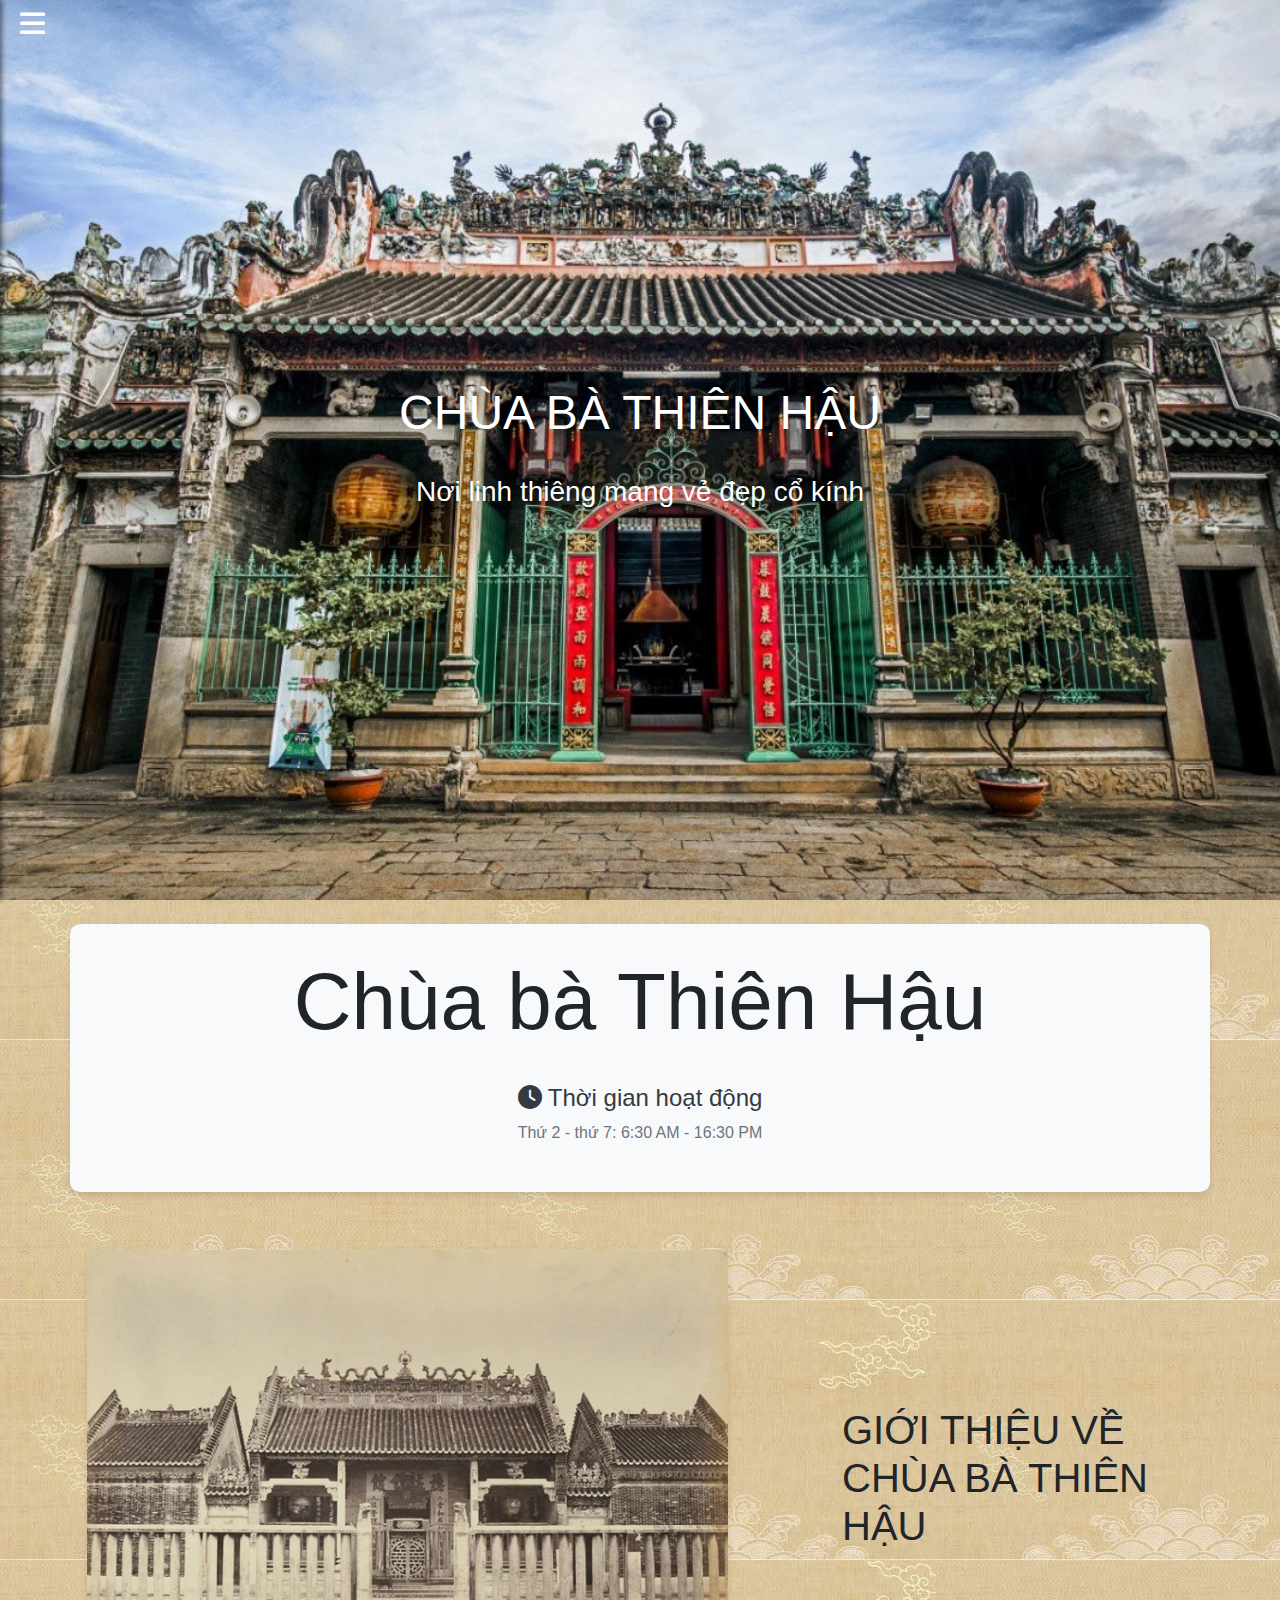
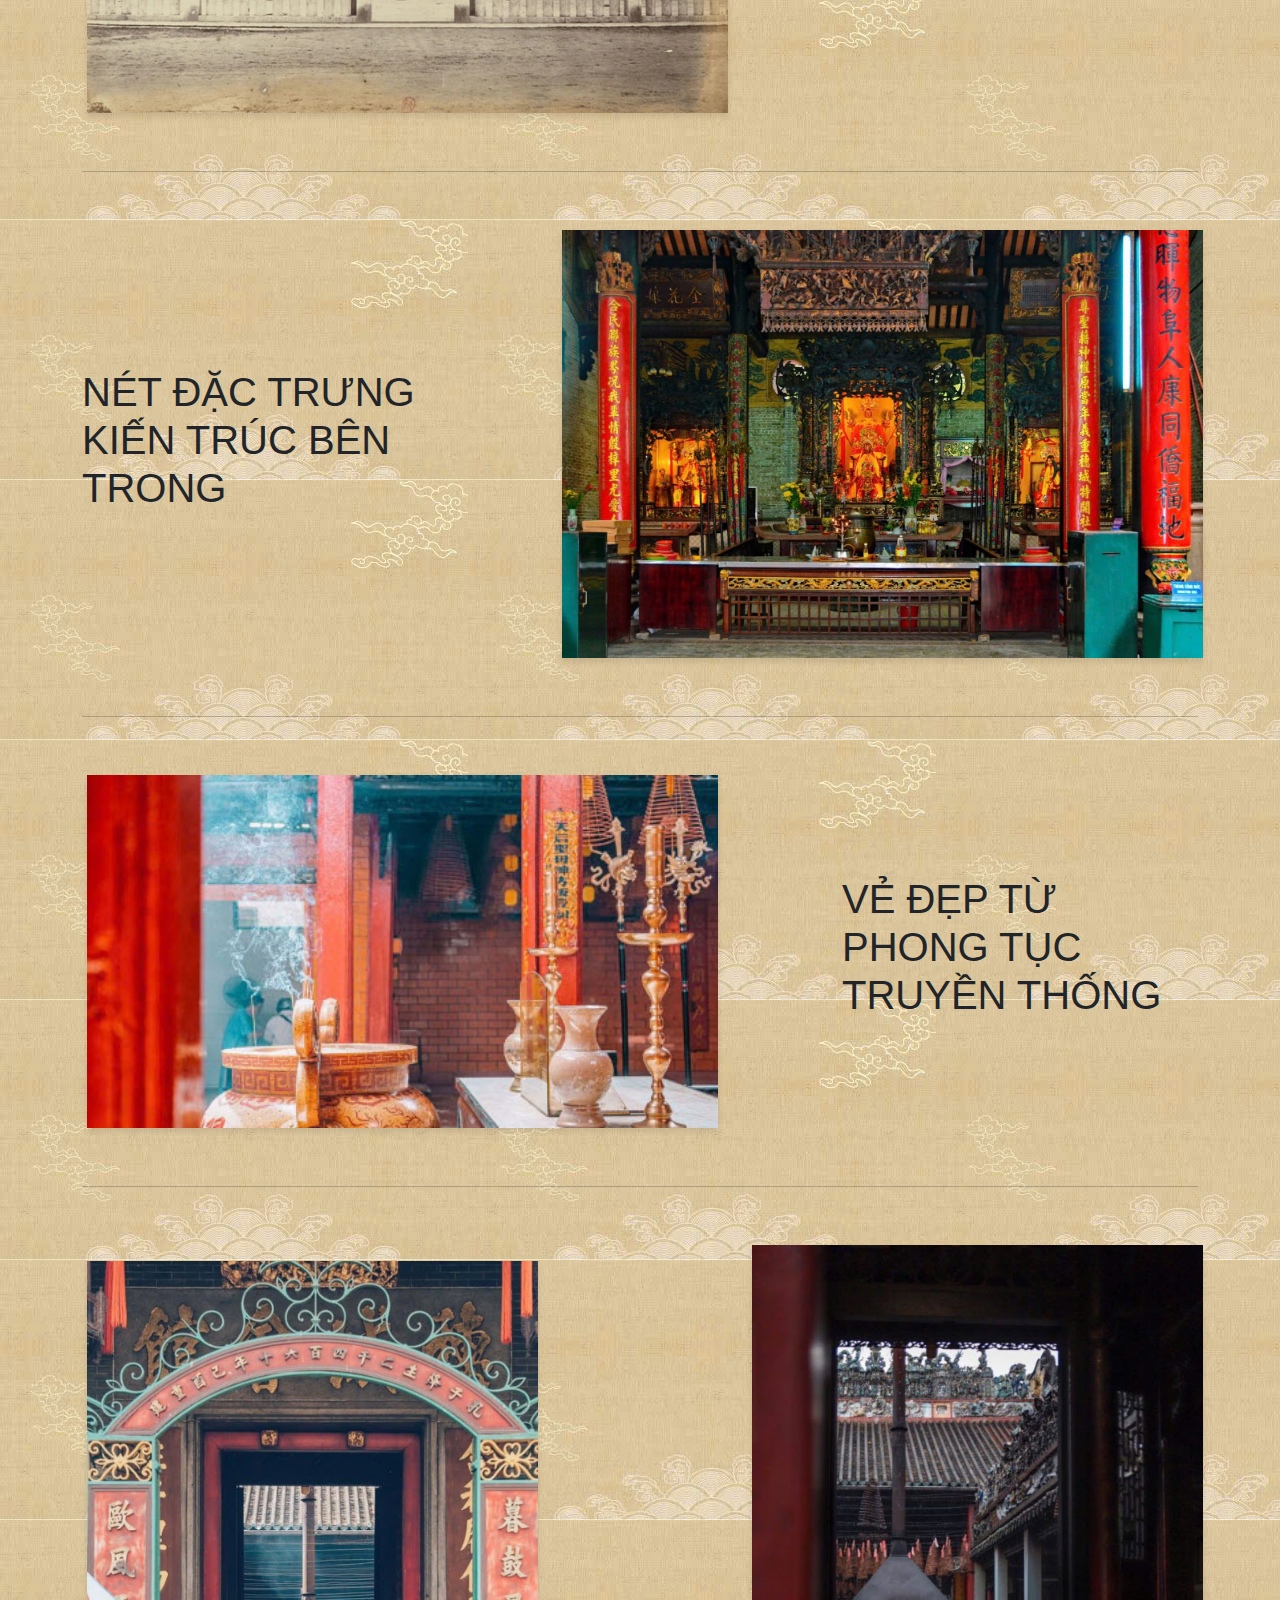
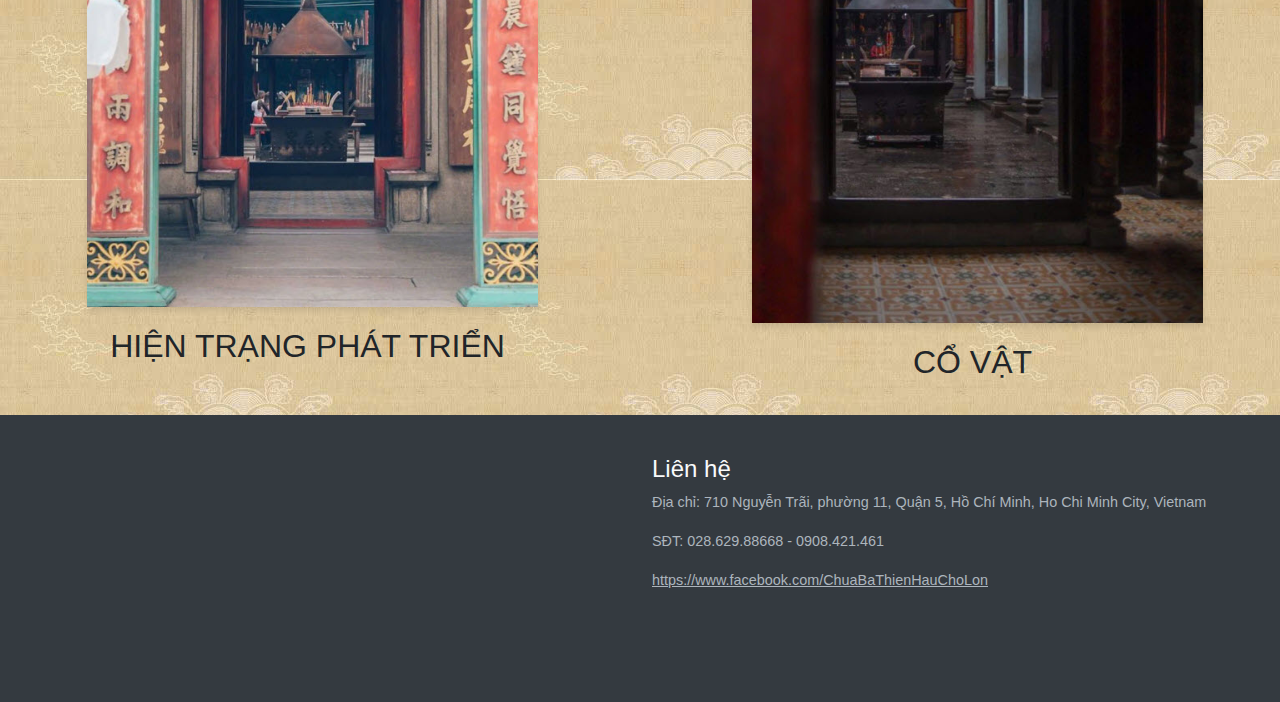
==== commit 62a49308: "." ====
--- a/index.html
+++ b/index.html
@@ -40,11 +40,9 @@
 
     <!-- Header -->
     <div class="header-image">
-        <div class="header-text-container">
-            <h2>CHÙA BÀ THIÊN HẬU</h2>
-            <br>
-            <h3>Nơi linh thiêng mang vẻ đẹp cổ kính</h3>
-        </div>
+        <h2 style="font-size: 3rem;">CHÙA BÀ THIÊN HẬU</h2>
+        <br>
+        <h3>Nơi linh thiêng mang vẻ đẹp cổ kính</h3>
     </div>
     <div class="container panel mt-4">
         <div class="col-md-12 text-center">
--- a/css/style.css
+++ b/css/style.css
@@ -2,14 +2,14 @@
     font-family: 'Poppins', sans-serif;
     line-height: 1.6;
     background-color: antiquewhite;
-    background: url('img/background.jpg');
+    background: url('../../img/background.jpg');
     background-size: auto;
     background-repeat: repeat;
 }
 
 .header-image {
     height: 100vh;
-    background: url('img/header.jpg') no-repeat center;
+    background: url('../../img/header.jpg') no-repeat center;
     background-size: cover;
     background-position: center 73%;
     position: relative;
@@ -252,7 +252,7 @@
 
 .header-image {
     height: 100vh;
-    background: url('img/header.jpg') no-repeat center;
+    background: url('../../img/header.jpg') no-repeat center;
     background-size: cover;
     background-position: center 73%;
     position: relative;
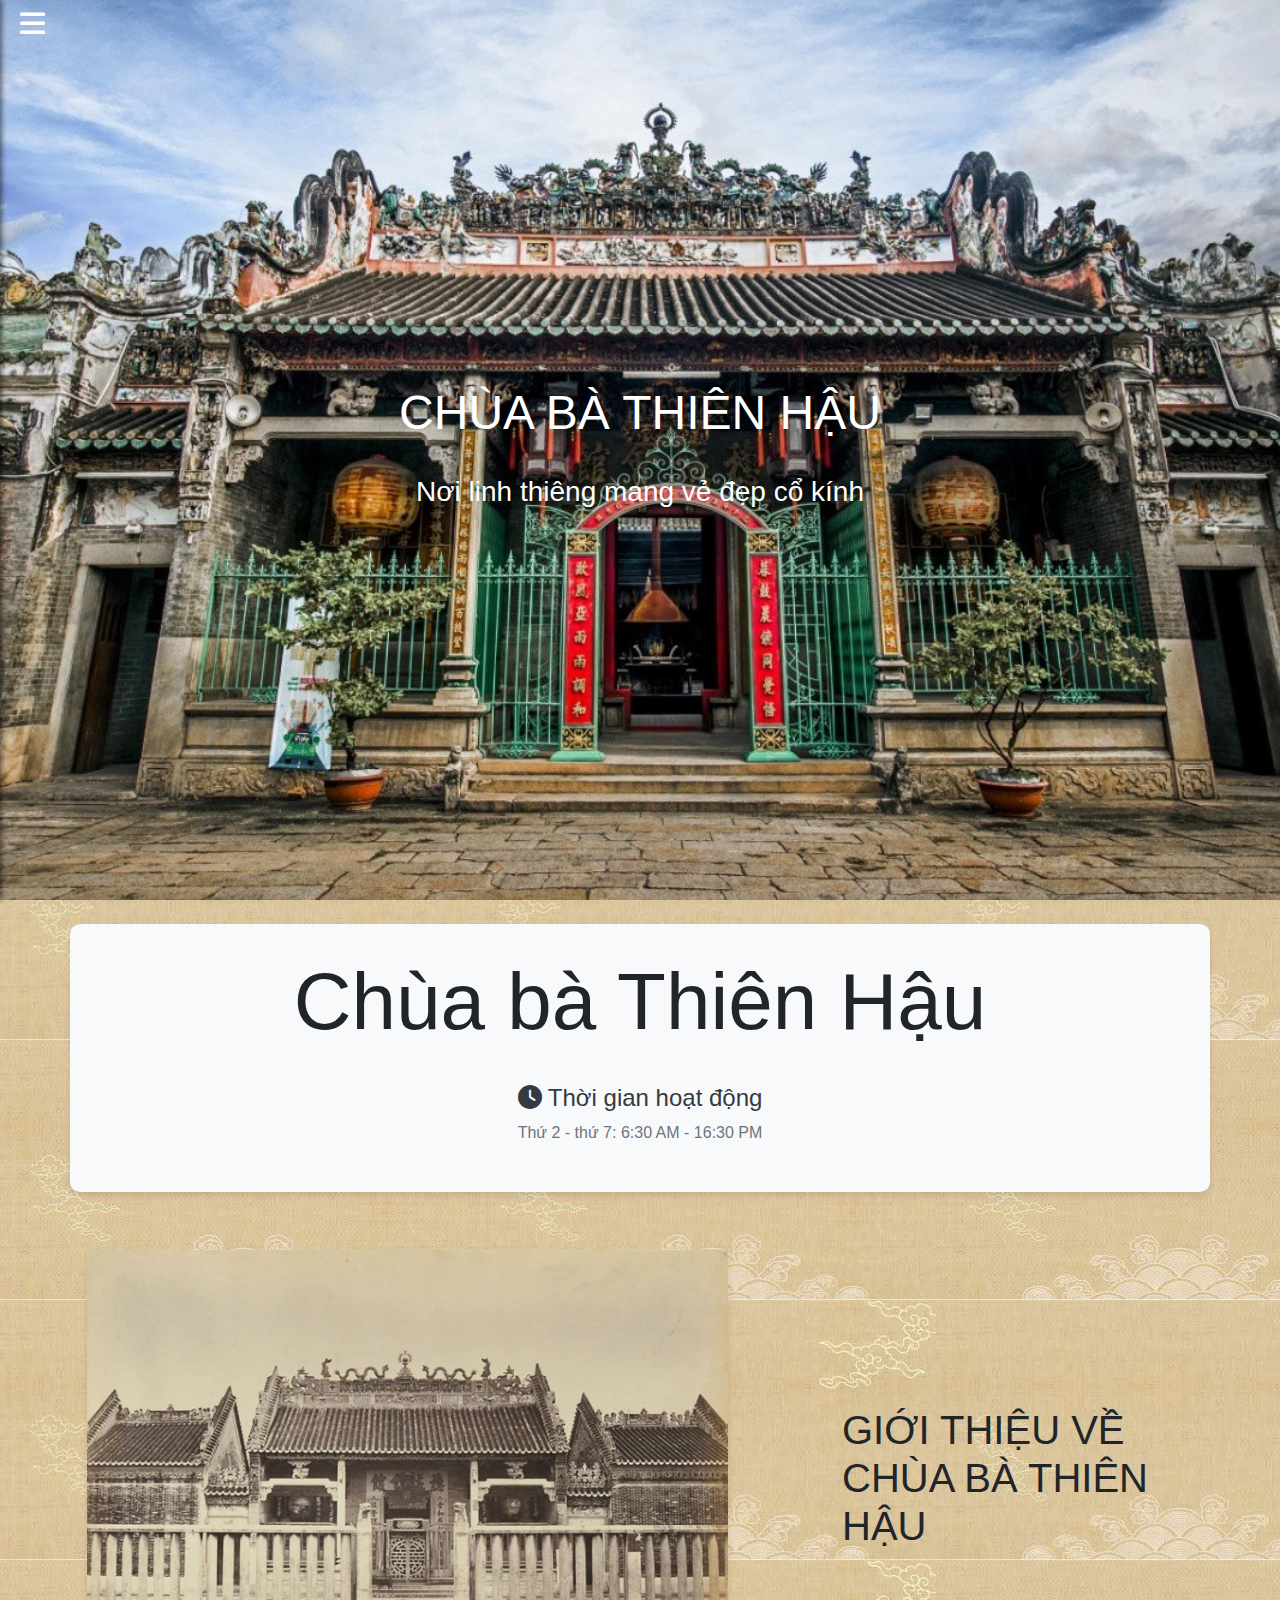
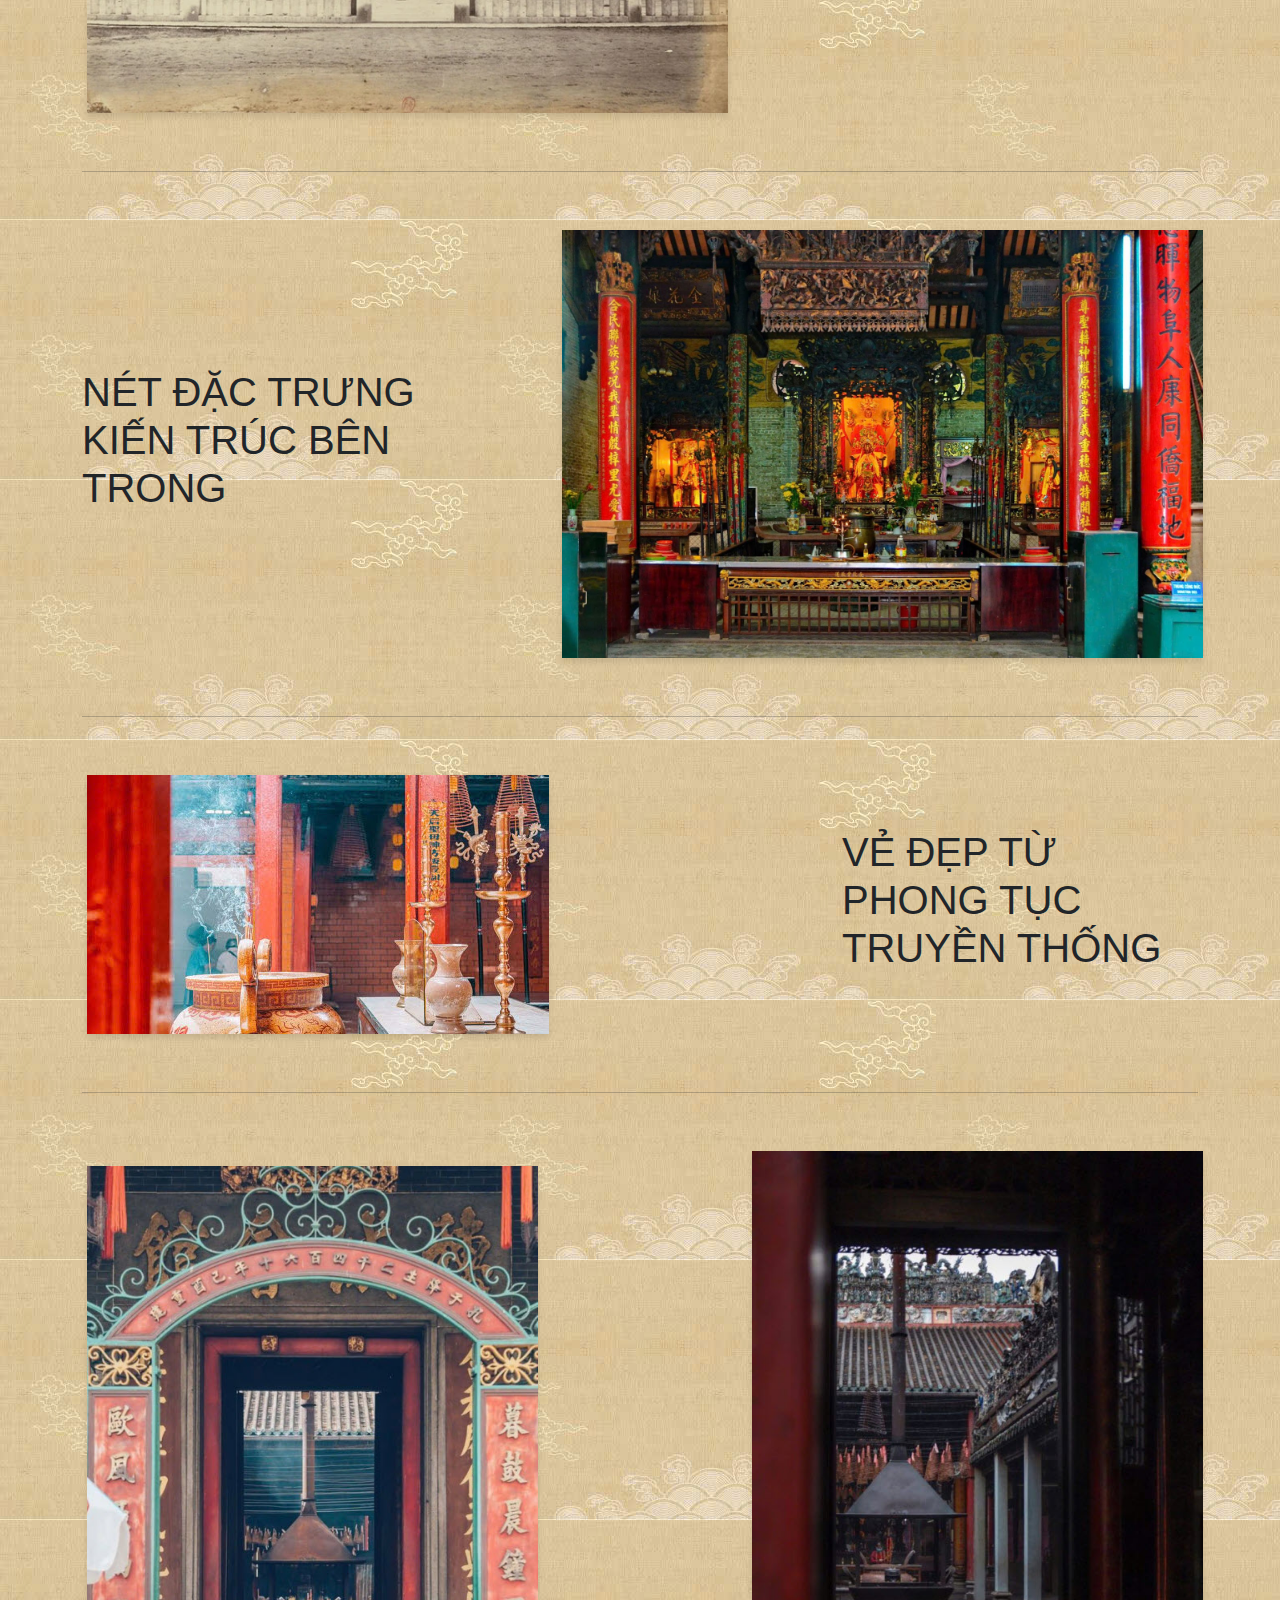
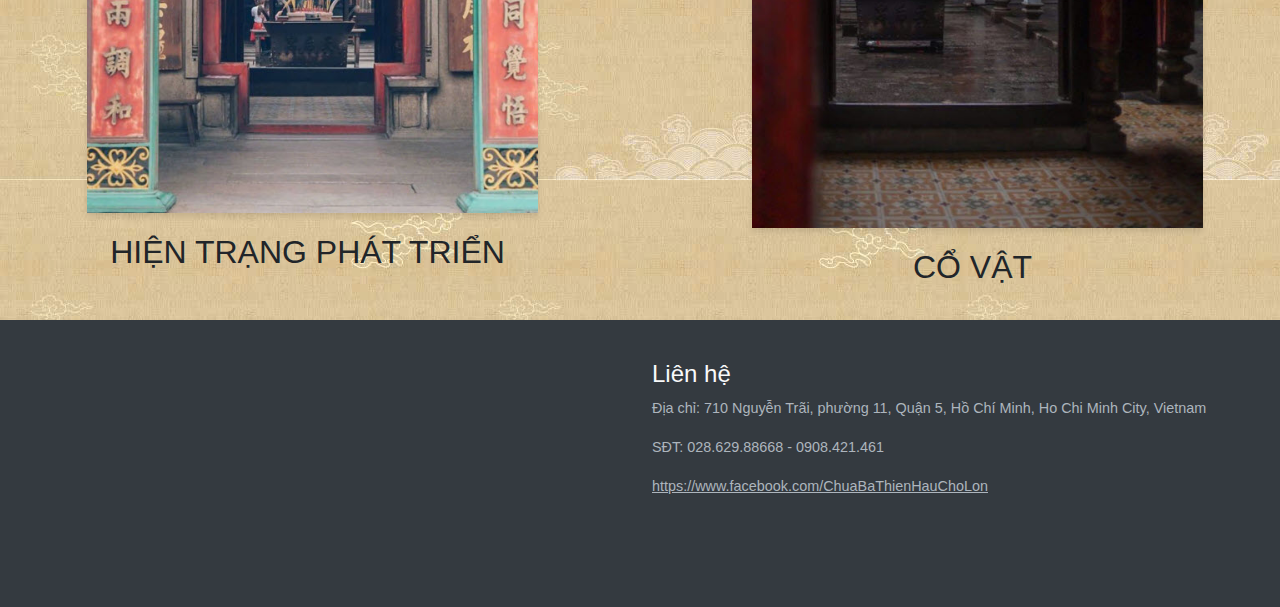
==== commit 6aee3bcd: "." ====
--- a/index.html
+++ b/index.html
@@ -11,15 +11,21 @@
 </head>
 
 <body>
+    <!-- Header -->
+    <div class="header-image">
+        <h2 style="font-size: 3rem;">CHÙA BÀ THIÊN HẬU</h2>
+        <br>
+        <h3>Nơi linh thiêng mang vẻ đẹp cổ kính</h3>
+    </div>
+
     <nav class="navbar">
         <i class="fas fa-bars hamburger" id="hamburger"></i>
     </nav>
 
-    <!-- Side Navigation -->
-    <div class="side-nav " id="sideNav">
+    <div class="side-nav" id="sideNav">
         <ul>
             <li><a href="index.html">TRANG CHỦ</a></li>
-            <li><a href="introduce.html">NÉT ĐẶC TRƯNG KIẾN TRÚC BÊN TRONG</a></li>
+            <li><a href="introduce.html">GIỚI THIỆU VỀ CHÙA BÀ THIÊN HẬU </a></li>
             <li>
                 <a href="architecturalfeatures.html">NÉT ĐẶC TRƯNG KIẾN TRÚC BÊN TRONG</a>
                 <ul>
@@ -36,131 +42,136 @@
             <li><a href="report.html">BÁO CÁO</a></li>
         </ul>
     </div>
-
-
-    <!-- Header -->
-    <div class="header-image">
-        <h2 style="font-size: 3rem;">CHÙA BÀ THIÊN HẬU</h2>
-        <br>
-        <h3>Nơi linh thiêng mang vẻ đẹp cổ kính</h3>
-    </div>
     <div class="container panel mt-4">
         <div class="col-md-12 text-center">
-            <h1 style="font-size: 5rem;" >Chùa bà Thiên Hậu</h1>
+            <h1 style="font-size: 5rem;">Chùa bà Thiên Hậu</h1>
             <br>
             <h4><i class="fas fa-clock"></i> Thời gian hoạt động</h4>
             <p>Thứ 2 - thứ 7: 6:30 AM - 16:30 PM</p>
         </div>
     </div>
+
+
     
-    <!-- 1 Section -->
-    <div class="container mt-5">
-        <div class="row">
-            <div class="col-md-7">
-                <div class="image-container">
-                    <a href="introduce.html">
-                        <img style="max-width: 100%;" src="img/main/1.jpg" alt="Image 1" >
-                    </a>
-                </div>
-            </div>
-            <div class="col-md-1">
-            </div>
-            <div class="col-md-4 d-flex justify-content-center align-items-center">
-                <h1 class="text-center mt-3 mt-md-0 text-md-start">GIỚI THIỆU VỀ <br> CHÙA BÀ THIÊN HẬU</h1>
-            </div>
-        </div>
-    </div>
-    <!-- Divider -->
-    <div class="container mt-5">
-        <hr>
-    </div>
-
-    <!-- 2 Section -->
-    <div class="container mt-5">
-        <div class="row">
-            
-            <div class="col-md-4 d-flex justify-content-center align-items-center">
-                <h1 class="text-center mt-3 mt-md-0 text-md-start">NÉT ĐẶC TRƯNG KIẾN TRÚC BÊN TRONG </h1>
-            </div>
-            <div class="col-md-1">
-                
-            </div>
-            <div class="col-md-7">
-                <div class="image-container">
-                    <img style="max-width: 100%;" src="img/main/2.jpg" alt="Image 1" data-bs-toggle="modal" data-bs-target="#imageModal1">
-                </div>
-            </div>
-         
-        </div>
-    </div>
-
-
-    <div class="container mt-5">
-        <hr>
-    </div>
-
-    <!-- 3 Section -->
-    <div class="container mt-5">
-        <div class="row">
-            <div class="col-md-7">
-                <div class="image-container">
-                    <img style="max-width: 100%;" src="img/main/3.jpg" alt="Image 1" data-bs-toggle="modal" data-bs-target="#imageModal1">
-                </div>
-            </div>
-            <div class="col-md-1">
-            </div>
-            <div class="col-md-4 d-flex justify-content-center align-items-center">
-                <h1 class="text-center mt-3 mt-md-0 text-md-start">VẺ ĐẸP TỪ PHONG TỤC TRUYỀN THỐNG </h1>
-            </div>
-        </div>
-    </div>
-    <!-- Divider -->
-    <div class="container mt-5">
-        <hr>
-    </div>
-
-    <div class="container mt-5">
-        <div class="row">
-            <div class="col-md-5" style="display: flex; flex-direction: column; justify-content: center; align-items: center; text-align: center;">
-                <div class="image-container">
-                    <img style="max-width: 100%;" src="img/main/5.jpg" alt="Image 1" data-bs-toggle="modal" data-bs-target="#imageModal1" style="width: 100%; height: auto;">
-                </div>
-                <h1 style="font-size: 2rem; margin-top: 10px;">HIỆN TRẠNG PHÁT TRIỂN</h1>
-            </div>
-            <div class="col-md-2">
-            </div>
-            <div class="col-md-5" style="display: flex; flex-direction: column; justify-content: center; align-items: center; text-align: center;">
-                <div class="image-container">
-                    <img style="max-width: 100%;" src="img/main/4.jpg" alt="Image 1" data-bs-toggle="modal" data-bs-target="#imageModal1" style="width: 100%; height: auto;">
-                </div>
-                <h1 style="font-size: 2rem; margin-top: 10px;">CỔ VẬT</h1>
-            </div>
-        </div>
-    </div>
-    
-
-    <br>
-    <div class="footer">
-        <div class="row">
-            <div class="col-md-6">
-                <div class="map">
-                    <iframe
-                        src="https://www.google.com/maps/embed?pb=!1m18!1m12!1m3!1d3919.731073964073!2d106.666505315334!3d10.754666992334!2m3!1f0!2f0!3f0!3m2!1i1024!2i768!4f13.1!3m3!1m2!1s0x31752efb5b5b5b5b%3A0x5b5b5b5b5b5b5b5b!2s710%20Nguy%E1%BB%85n%20Tr%C3%A3i%2C%20Ph%C6%B0%E1%BB%9Dng%2011%2C%20Qu%E1%BA%ADn%205%2C%20Th%C3%A0nh%20ph%E1%BB%91%20H%E1%BB%93%20Ch%C3%AD%20Minh%2C%20Vi%E1%BB%87t%20Nam!5e0!3m2!1svi!2s!4v1681625297898!5m2!1svi!2s"
-                        width="100%" 
-                        height="200" 
-                        allowfullscreen="" 
-                        loading="lazy"></iframe>
-                </div>
-            </div>
-            <div class="col-md-6">
-                <h4>Liên hệ</h4>
-                <p>Địa chỉ: 710 Nguyễn Trãi, phường 11, Quận 5, Hồ Chí Minh, Ho Chi Minh City, Vietnam</p>
-                <p>SĐT: 028.629.88668 - 0908.421.461</p>
-                <p><a href="https://www.facebook.com/ChuaBaThienHauChoLon" target="_blank"
-                        rel="noopener noreferrer">https://www.facebook.com/ChuaBaThienHauChoLon</a></p>
-            </div>
-        </div>
-    </div>
+
+            <!-- 1 Section -->
+            <div class="container mt-5">
+                <div class="row">
+                    <div class="col-md-7">
+                        <div class="image-container">
+                            <a href="introduce.html">
+                                <img style="max-width: 100%;" src="img/main/1.jpg" alt="Image 1">
+                            </a>
+                        </div>
+                    </div>
+                    <div class="col-md-1">
+                    </div>
+                    <div class="col-md-4 d-flex justify-content-center align-items-center">
+                        <h1 class="text-center mt-3 mt-md-0 text-md-start">GIỚI THIỆU VỀ <br> CHÙA BÀ THIÊN HẬU</h1>
+                    </div>
+                </div>
+            </div>
+            <!-- Divider -->
+            <div class="container mt-5">
+                <hr>
+            </div>
+
+            <!-- 2 Section -->
+            <div class="container mt-5">
+                <div class="row">
+
+                    <div class="col-md-4 d-flex justify-content-center align-items-center">
+                        <h1 class="text-center mt-3 mt-md-0 text-md-start">NÉT ĐẶC TRƯNG KIẾN TRÚC BÊN TRONG </h1>
+                    </div>
+                    <div class="col-md-1">
+
+                    </div>
+                    <div class="col-md-7">
+                        <div class="image-container">
+                            <a href="architecturalfeatures.html">
+                                <img style="max-width: 100%;" src="img/main/2.jpg" alt="Image 1">
+                            </a>
+                        </div>
+                    </div>
+
+                </div>
+            </div>
+
+
+            <div class="container mt-5">
+                <hr>
+            </div>
+
+            <!-- 3 Section -->
+            <div class="container mt-5">
+                <div class="row">
+                    <div class="col-md-7">
+                        <div class="image-container">
+                            <a href="pttt.html">
+                                <img style="max-width: 100%;" src="img/main/3.jpg" alt="Image 1">
+                            </a>
+                        </div>
+                    </div>
+                    <div class="col-md-1">
+                    </div>
+                    <div class="col-md-4 d-flex justify-content-center align-items-center">
+                        <h1 class="text-center mt-3 mt-md-0 text-md-start">VẺ ĐẸP TỪ PHONG TỤC TRUYỀN THỐNG </h1>
+                    </div>
+                </div>
+            </div>
+            <!-- Divider -->
+            <div class="container mt-5">
+                <hr>
+            </div>
+
+            <div class="container mt-5">
+                <div class="row">
+                    <div class="col-md-5"
+                        style="display: flex; flex-direction: column; justify-content: center; align-items: center; text-align: center;">
+                        <div class="image-container">
+                            <a href="htpt.html">
+                                <img style="max-width: 100%;" src="img/main/5.jpg" alt="Image 1"
+                                    style="width: 100%; height: auto;">
+                            </a>
+                        </div>
+                        <h1 style="font-size: 2rem; margin-top: 10px;">HIỆN TRẠNG PHÁT TRIỂN</h1>
+                    </div>
+                    <div class="col-md-2">
+                    </div>
+                    <div class="col-md-5"
+                        style="display: flex; flex-direction: column; justify-content: center; align-items: center; text-align: center;">
+                        <div class="image-container">
+                            <a href="covat.html">
+                                <img style="max-width: 100%;" src="img/main/4.jpg" alt="Image 1"
+                                    style="width: 100%; height: auto;">
+                            </a>
+                        </div>
+                        <h1 style="font-size: 2rem; margin-top: 10px;">CỔ VẬT</h1>
+                    </div>
+                </div>
+            </div>
+
+
+            <br>
+            <div class="footer">
+                <div class="row">
+                    <div class="col-md-6">
+                        <div class="map">
+                            <iframe
+                                src="https://www.google.com/maps/embed?pb=!1m18!1m12!1m3!1d3919.731073964073!2d106.666505315334!3d10.754666992334!2m3!1f0!2f0!3f0!3m2!1i1024!2i768!4f13.1!3m3!1m2!1s0x31752efb5b5b5b5b%3A0x5b5b5b5b5b5b5b5b!2s710%20Nguy%E1%BB%85n%20Tr%C3%A3i%2C%20Ph%C6%B0%E1%BB%9Dng%2011%2C%20Qu%E1%BA%ADn%205%2C%20Th%C3%A0nh%20ph%E1%BB%91%20H%E1%BB%93%20Ch%C3%AD%20Minh%2C%20Vi%E1%BB%87t%20Nam!5e0!3m2!1svi!2s!4v1681625297898!5m2!1svi!2s"
+                                width="100%" height="200" allowfullscreen="" loading="lazy"></iframe>
+                        </div>
+                    </div>
+                    <div class="col-md-6">
+                        <h4>Liên hệ</h4>
+                        <p>Địa chỉ: 710 Nguyễn Trãi, phường 11, Quận 5, Hồ Chí Minh, Ho Chi Minh City, Vietnam</p>
+                        <p>SĐT: 028.629.88668 - 0908.421.461</p>
+                        <p><a href="https://www.facebook.com/ChuaBaThienHauChoLon" target="_blank"
+                                rel="noopener noreferrer">https://www.facebook.com/ChuaBaThienHauChoLon</a></p>
+                    </div>
+                </div>
+            </div>
+
     <script src="https://cdn.jsdelivr.net/npm/bootstrap@5.3.0/dist/js/bootstrap.bundle.min.js"></script>
 
     <script>
@@ -221,7 +232,7 @@
                 sideNav.classList.remove('active');
             });
         });
-        
+
         // Close sideNav when clicking outside of it
         document.addEventListener('click', (event) => {
             if (sideNav.classList.contains('active') && !sideNav.contains(event.target) && event.target !== hamburger) {
@@ -239,9 +250,9 @@
             }
         });
 
-        
+
         document.querySelectorAll('.side-nav > ul > li > a').forEach(item => {
-            item.addEventListener('click', function() {
+            item.addEventListener('click', function () {
                 let subMenu = this.nextElementSibling;
                 if (subMenu && subMenu.tagName === 'UL') {
                     subMenu.style.display = subMenu.style.display === 'block' ? 'none' : 'block';
--- a/css/style.css
+++ b/css/style.css
@@ -2,14 +2,14 @@
     font-family: 'Poppins', sans-serif;
     line-height: 1.6;
     background-color: antiquewhite;
-    background: url('../../img/background.jpg');
+    background: url('../img/background.jpg');
     background-size: auto;
     background-repeat: repeat;
 }
 
 .header-image {
     height: 100vh;
-    background: url('../../img/header.jpg') no-repeat center;
+    background: url('../img/header.jpg') no-repeat center;
     background-size: cover;
     background-position: center 73%;
     position: relative;
@@ -252,7 +252,7 @@
 
 .header-image {
     height: 100vh;
-    background: url('../../img/header.jpg') no-repeat center;
+    background: url('../img/header.jpg') no-repeat center;
     background-size: cover;
     background-position: center 73%;
     position: relative;
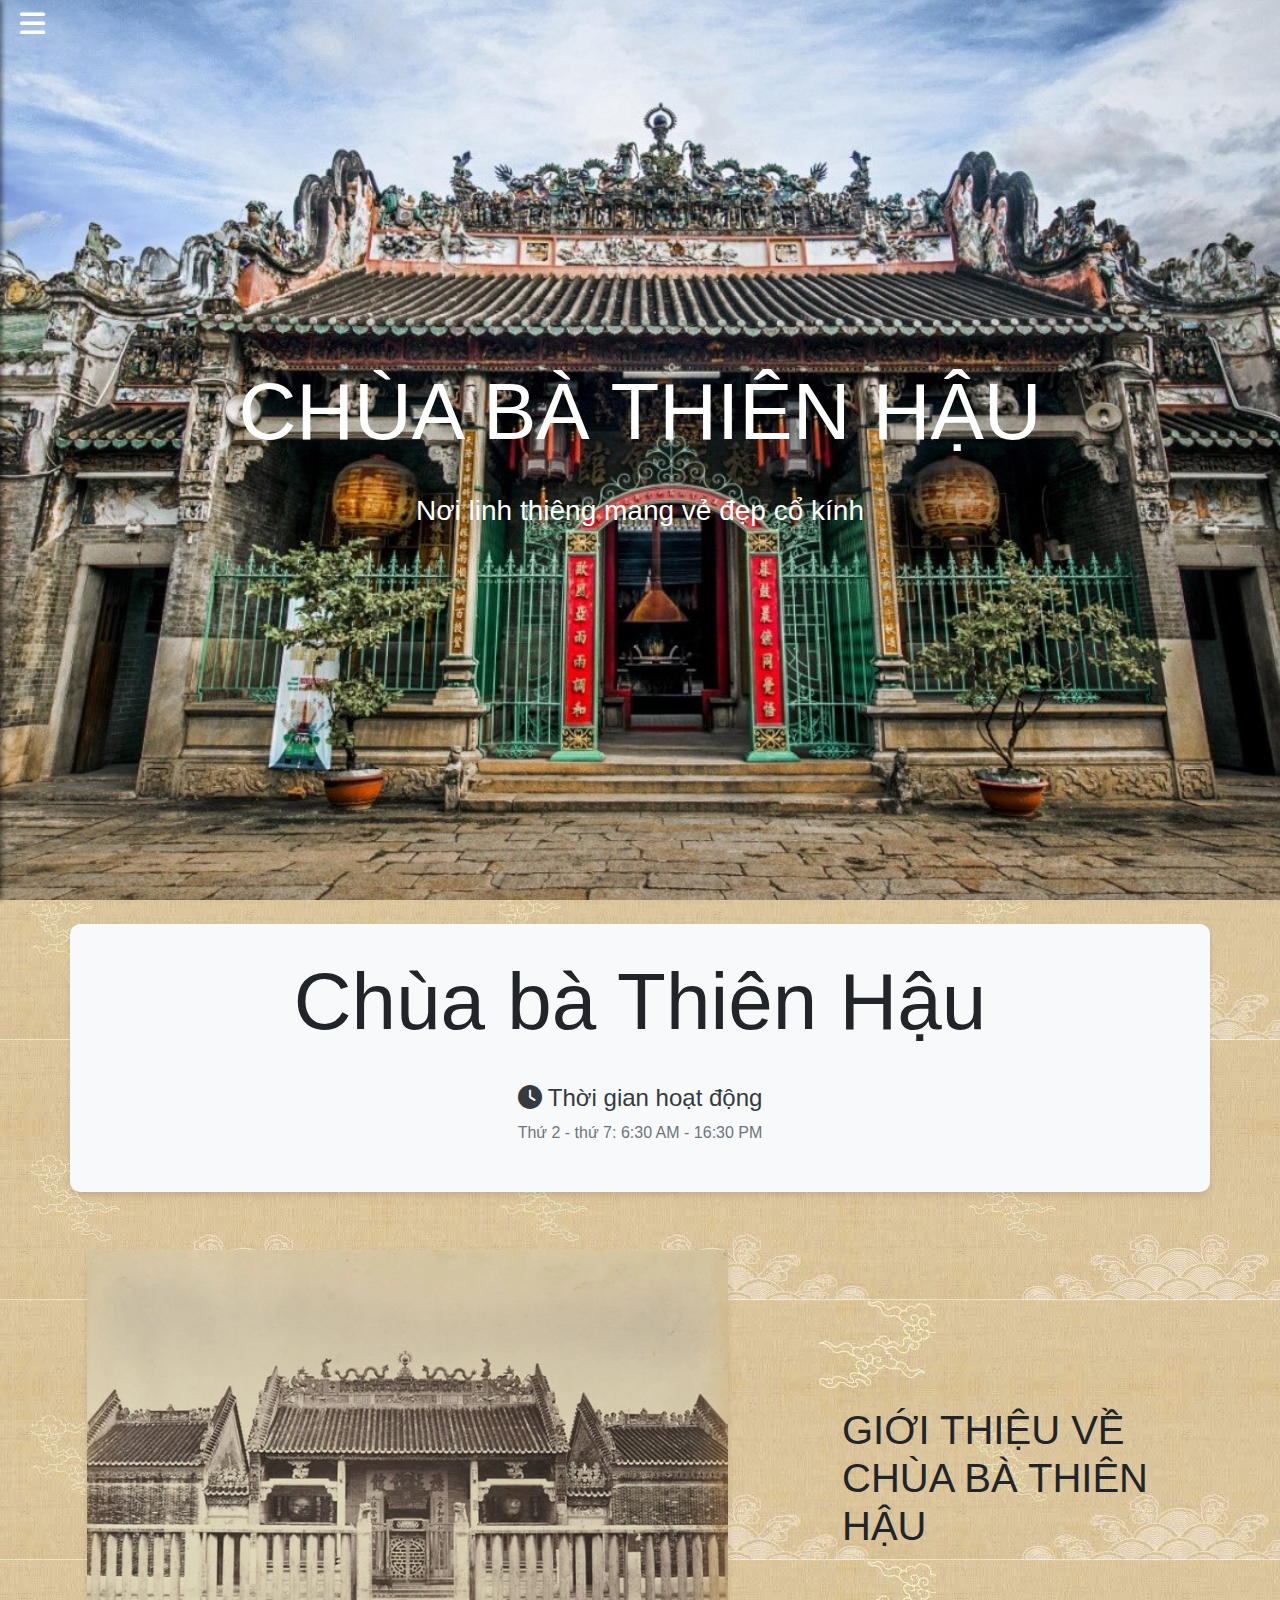
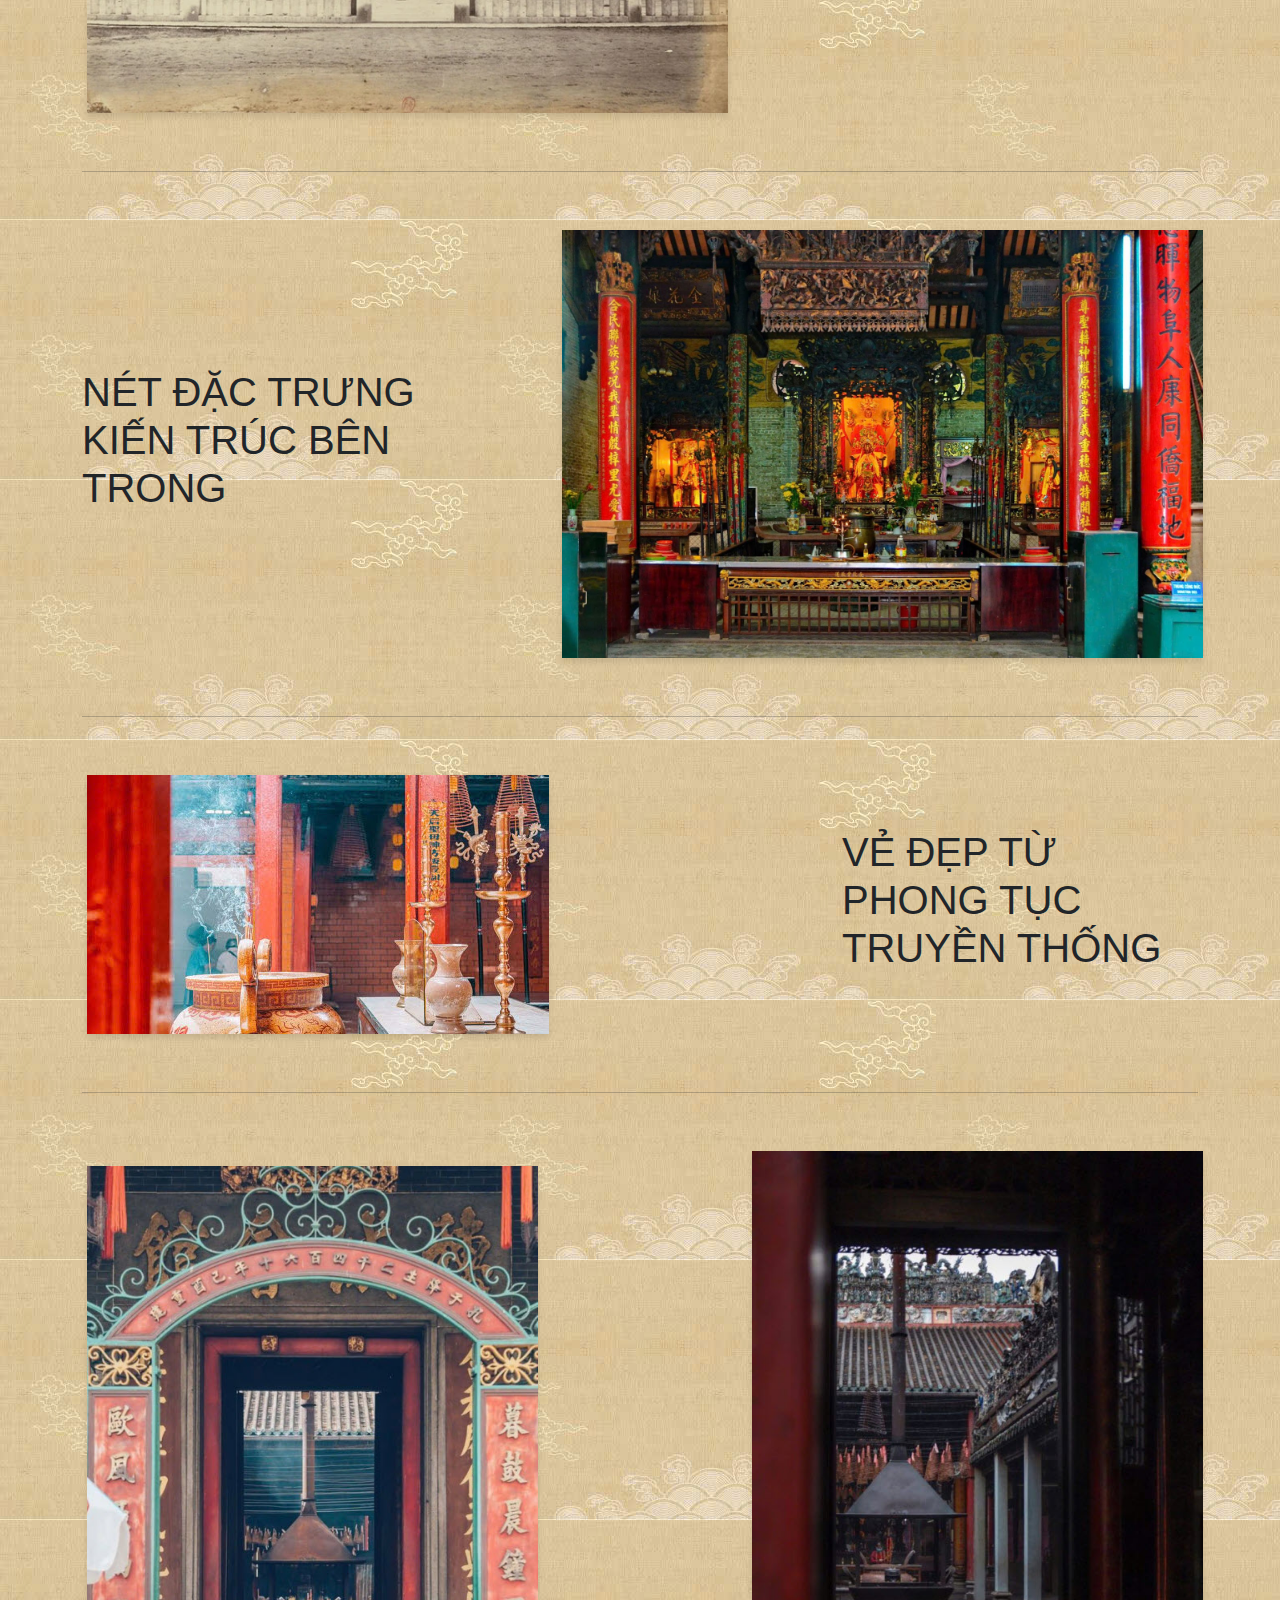
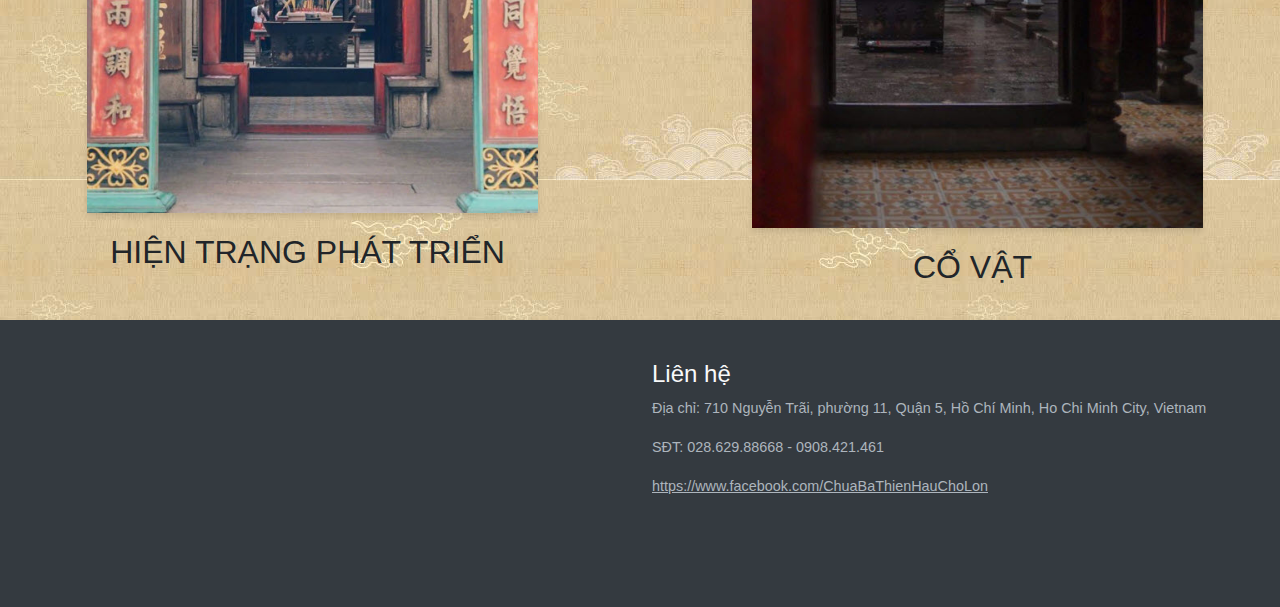
==== commit 394f8620: "." ====
--- a/index.html
+++ b/index.html
@@ -13,7 +13,7 @@
 <body>
     <!-- Header -->
     <div class="header-image">
-        <h2 style="font-size: 3rem;">CHÙA BÀ THIÊN HẬU</h2>
+        <h2 style="font-size: 5rem;">CHÙA BÀ THIÊN HẬU</h2>
         <br>
         <h3>Nơi linh thiêng mang vẻ đẹp cổ kính</h3>
     </div>
@@ -50,127 +50,123 @@
             <p>Thứ 2 - thứ 7: 6:30 AM - 16:30 PM</p>
         </div>
     </div>
-
-
-    
-
-            <!-- 1 Section -->
-            <div class="container mt-5">
-                <div class="row">
-                    <div class="col-md-7">
-                        <div class="image-container">
-                            <a href="introduce.html">
-                                <img style="max-width: 100%;" src="img/main/1.jpg" alt="Image 1">
-                            </a>
-                        </div>
-                    </div>
-                    <div class="col-md-1">
-                    </div>
-                    <div class="col-md-4 d-flex justify-content-center align-items-center">
-                        <h1 class="text-center mt-3 mt-md-0 text-md-start">GIỚI THIỆU VỀ <br> CHÙA BÀ THIÊN HẬU</h1>
-                    </div>
-                </div>
-            </div>
-            <!-- Divider -->
-            <div class="container mt-5">
-                <hr>
-            </div>
-
-            <!-- 2 Section -->
-            <div class="container mt-5">
-                <div class="row">
-
-                    <div class="col-md-4 d-flex justify-content-center align-items-center">
-                        <h1 class="text-center mt-3 mt-md-0 text-md-start">NÉT ĐẶC TRƯNG KIẾN TRÚC BÊN TRONG </h1>
-                    </div>
-                    <div class="col-md-1">
-
-                    </div>
-                    <div class="col-md-7">
-                        <div class="image-container">
-                            <a href="architecturalfeatures.html">
-                                <img style="max-width: 100%;" src="img/main/2.jpg" alt="Image 1">
-                            </a>
-                        </div>
-                    </div>
-
-                </div>
-            </div>
-
-
-            <div class="container mt-5">
-                <hr>
-            </div>
-
-            <!-- 3 Section -->
-            <div class="container mt-5">
-                <div class="row">
-                    <div class="col-md-7">
-                        <div class="image-container">
-                            <a href="pttt.html">
-                                <img style="max-width: 100%;" src="img/main/3.jpg" alt="Image 1">
-                            </a>
-                        </div>
-                    </div>
-                    <div class="col-md-1">
-                    </div>
-                    <div class="col-md-4 d-flex justify-content-center align-items-center">
-                        <h1 class="text-center mt-3 mt-md-0 text-md-start">VẺ ĐẸP TỪ PHONG TỤC TRUYỀN THỐNG </h1>
-                    </div>
-                </div>
-            </div>
-            <!-- Divider -->
-            <div class="container mt-5">
-                <hr>
-            </div>
-
-            <div class="container mt-5">
-                <div class="row">
-                    <div class="col-md-5"
-                        style="display: flex; flex-direction: column; justify-content: center; align-items: center; text-align: center;">
-                        <div class="image-container">
-                            <a href="htpt.html">
-                                <img style="max-width: 100%;" src="img/main/5.jpg" alt="Image 1"
-                                    style="width: 100%; height: auto;">
-                            </a>
-                        </div>
-                        <h1 style="font-size: 2rem; margin-top: 10px;">HIỆN TRẠNG PHÁT TRIỂN</h1>
-                    </div>
-                    <div class="col-md-2">
-                    </div>
-                    <div class="col-md-5"
-                        style="display: flex; flex-direction: column; justify-content: center; align-items: center; text-align: center;">
-                        <div class="image-container">
-                            <a href="covat.html">
-                                <img style="max-width: 100%;" src="img/main/4.jpg" alt="Image 1"
-                                    style="width: 100%; height: auto;">
-                            </a>
-                        </div>
-                        <h1 style="font-size: 2rem; margin-top: 10px;">CỔ VẬT</h1>
-                    </div>
-                </div>
-            </div>
-
-
-            <br>
-            <div class="footer">
-                <div class="row">
-                    <div class="col-md-6">
-                        <div class="map">
-                            <iframe
-                                src="https://www.google.com/maps/embed?pb=!1m18!1m12!1m3!1d3919.731073964073!2d106.666505315334!3d10.754666992334!2m3!1f0!2f0!3f0!3m2!1i1024!2i768!4f13.1!3m3!1m2!1s0x31752efb5b5b5b5b%3A0x5b5b5b5b5b5b5b5b!2s710%20Nguy%E1%BB%85n%20Tr%C3%A3i%2C%20Ph%C6%B0%E1%BB%9Dng%2011%2C%20Qu%E1%BA%ADn%205%2C%20Th%C3%A0nh%20ph%E1%BB%91%20H%E1%BB%93%20Ch%C3%AD%20Minh%2C%20Vi%E1%BB%87t%20Nam!5e0!3m2!1svi!2s!4v1681625297898!5m2!1svi!2s"
-                                width="100%" height="200" allowfullscreen="" loading="lazy"></iframe>
-                        </div>
-                    </div>
-                    <div class="col-md-6">
-                        <h4>Liên hệ</h4>
-                        <p>Địa chỉ: 710 Nguyễn Trãi, phường 11, Quận 5, Hồ Chí Minh, Ho Chi Minh City, Vietnam</p>
-                        <p>SĐT: 028.629.88668 - 0908.421.461</p>
-                        <p><a href="https://www.facebook.com/ChuaBaThienHauChoLon" target="_blank"
-                                rel="noopener noreferrer">https://www.facebook.com/ChuaBaThienHauChoLon</a></p>
-                    </div>
-                </div>
-            </div>
+    <!-- 1 Section -->
+    <div class="container mt-5">
+        <div class="row">
+            <div class="col-md-7">
+                <div class="image-container">
+                    <a href="introduce.html">
+                        <img style="max-width: 100%;" src="img/main/1.jpg" alt="Image 1">
+                    </a>
+                </div>
+            </div>
+            <div class="col-md-1">
+            </div>
+            <div class="col-md-4 d-flex justify-content-center align-items-center">
+                <h1 class="text-center mt-3 mt-md-0 text-md-start">GIỚI THIỆU VỀ <br> CHÙA BÀ THIÊN HẬU</h1>
+            </div>
+        </div>
+    </div>
+    <!-- Divider -->
+    <div class="container mt-5">
+        <hr>
+    </div>
+
+    <!-- 2 Section -->
+    <div class="container mt-5">
+        <div class="row">
+
+            <div class="col-md-4 d-flex justify-content-center align-items-center">
+                <h1 class="text-center mt-3 mt-md-0 text-md-start">NÉT ĐẶC TRƯNG KIẾN TRÚC BÊN TRONG </h1>
+            </div>
+            <div class="col-md-1">
+
+            </div>
+            <div class="col-md-7">
+                <div class="image-container">
+                    <a href="architecturalfeatures.html">
+                        <img style="max-width: 100%;" src="img/main/2.jpg" alt="Image 1">
+                    </a>
+                </div>
+            </div>
+
+        </div>
+    </div>
+
+
+    <div class="container mt-5">
+        <hr>
+    </div>
+
+    <!-- 3 Section -->
+    <div class="container mt-5">
+        <div class="row">
+            <div class="col-md-7">
+                <div class="image-container">
+                    <a href="pttt.html">
+                        <img style="max-width: 100%;" src="img/main/3.jpg" alt="Image 1">
+                    </a>
+                </div>
+            </div>
+            <div class="col-md-1">
+            </div>
+            <div class="col-md-4 d-flex justify-content-center align-items-center">
+                <h1 class="text-center mt-3 mt-md-0 text-md-start">VẺ ĐẸP TỪ PHONG TỤC TRUYỀN THỐNG </h1>
+            </div>
+        </div>
+    </div>
+    <!-- Divider -->
+    <div class="container mt-5">
+        <hr>
+    </div>
+
+    <div class="container mt-5">
+        <div class="row">
+            <div class="col-md-5"
+                style="display: flex; flex-direction: column; justify-content: center; align-items: center; text-align: center;">
+                <div class="image-container">
+                    <a href="htpt.html">
+                        <img style="max-width: 100%;" src="img/main/5.jpg" alt="Image 1"
+                            style="width: 100%; height: auto;">
+                    </a>
+                </div>
+                <h1 style="font-size: 2rem; margin-top: 10px;">HIỆN TRẠNG PHÁT TRIỂN</h1>
+            </div>
+            <div class="col-md-2">
+            </div>
+            <div class="col-md-5"
+                style="display: flex; flex-direction: column; justify-content: center; align-items: center; text-align: center;">
+                <div class="image-container">
+                    <a href="covat.html">
+                        <img style="max-width: 100%;" src="img/main/4.jpg" alt="Image 1"
+                            style="width: 100%; height: auto;">
+                    </a>
+                </div>
+                <h1 style="font-size: 2rem; margin-top: 10px;">CỔ VẬT</h1>
+            </div>
+        </div>
+    </div>
+
+
+    <br>
+    <div class="footer">
+        <div class="row">
+            <div class="col-md-6">
+                <div class="map">
+                    <iframe
+                        src="https://www.google.com/maps/embed?pb=!1m18!1m12!1m3!1d3919.731073964073!2d106.666505315334!3d10.754666992334!2m3!1f0!2f0!3f0!3m2!1i1024!2i768!4f13.1!3m3!1m2!1s0x31752efb5b5b5b5b%3A0x5b5b5b5b5b5b5b5b!2s710%20Nguy%E1%BB%85n%20Tr%C3%A3i%2C%20Ph%C6%B0%E1%BB%9Dng%2011%2C%20Qu%E1%BA%ADn%205%2C%20Th%C3%A0nh%20ph%E1%BB%91%20H%E1%BB%93%20Ch%C3%AD%20Minh%2C%20Vi%E1%BB%87t%20Nam!5e0!3m2!1svi!2s!4v1681625297898!5m2!1svi!2s"
+                        width="100%" height="200" allowfullscreen="" loading="lazy"></iframe>
+                </div>
+            </div>
+            <div class="col-md-6">
+                <h4>Liên hệ</h4>
+                <p>Địa chỉ: 710 Nguyễn Trãi, phường 11, Quận 5, Hồ Chí Minh, Ho Chi Minh City, Vietnam</p>
+                <p>SĐT: 028.629.88668 - 0908.421.461</p>
+                <p><a href="https://www.facebook.com/ChuaBaThienHauChoLon" target="_blank"
+                        rel="noopener noreferrer">https://www.facebook.com/ChuaBaThienHauChoLon</a></p>
+            </div>
+        </div>
+    </div>
 
     <script src="https://cdn.jsdelivr.net/npm/bootstrap@5.3.0/dist/js/bootstrap.bundle.min.js"></script>
 
--- a/css/style.css
+++ b/css/style.css
@@ -264,3 +264,38 @@
     overflow: hidden;
 }
 
+.side-nav ul {
+    list-style-type: none;
+    padding: 0;
+    margin: 0;
+}
+
+.side-nav ul li {
+    margin: 10px 0;
+}
+
+.side-nav ul li a {
+    text-decoration: none;
+    color: white;
+    display: block;
+    font-size: 1rem;
+    transition: 0.3s;
+}
+
+.side-nav ul li a:hover {
+    color: #f0a500;
+}
+
+.side-nav ul li ul {
+    list-style-type: none;
+    padding-left: 20px; 
+    margin: 0;
+}
+
+.side-nav ul li ul li a {
+    padding-left: 30px; 
+}
+
+.side-nav ul li ul li {
+    margin-bottom: 8px;
+}
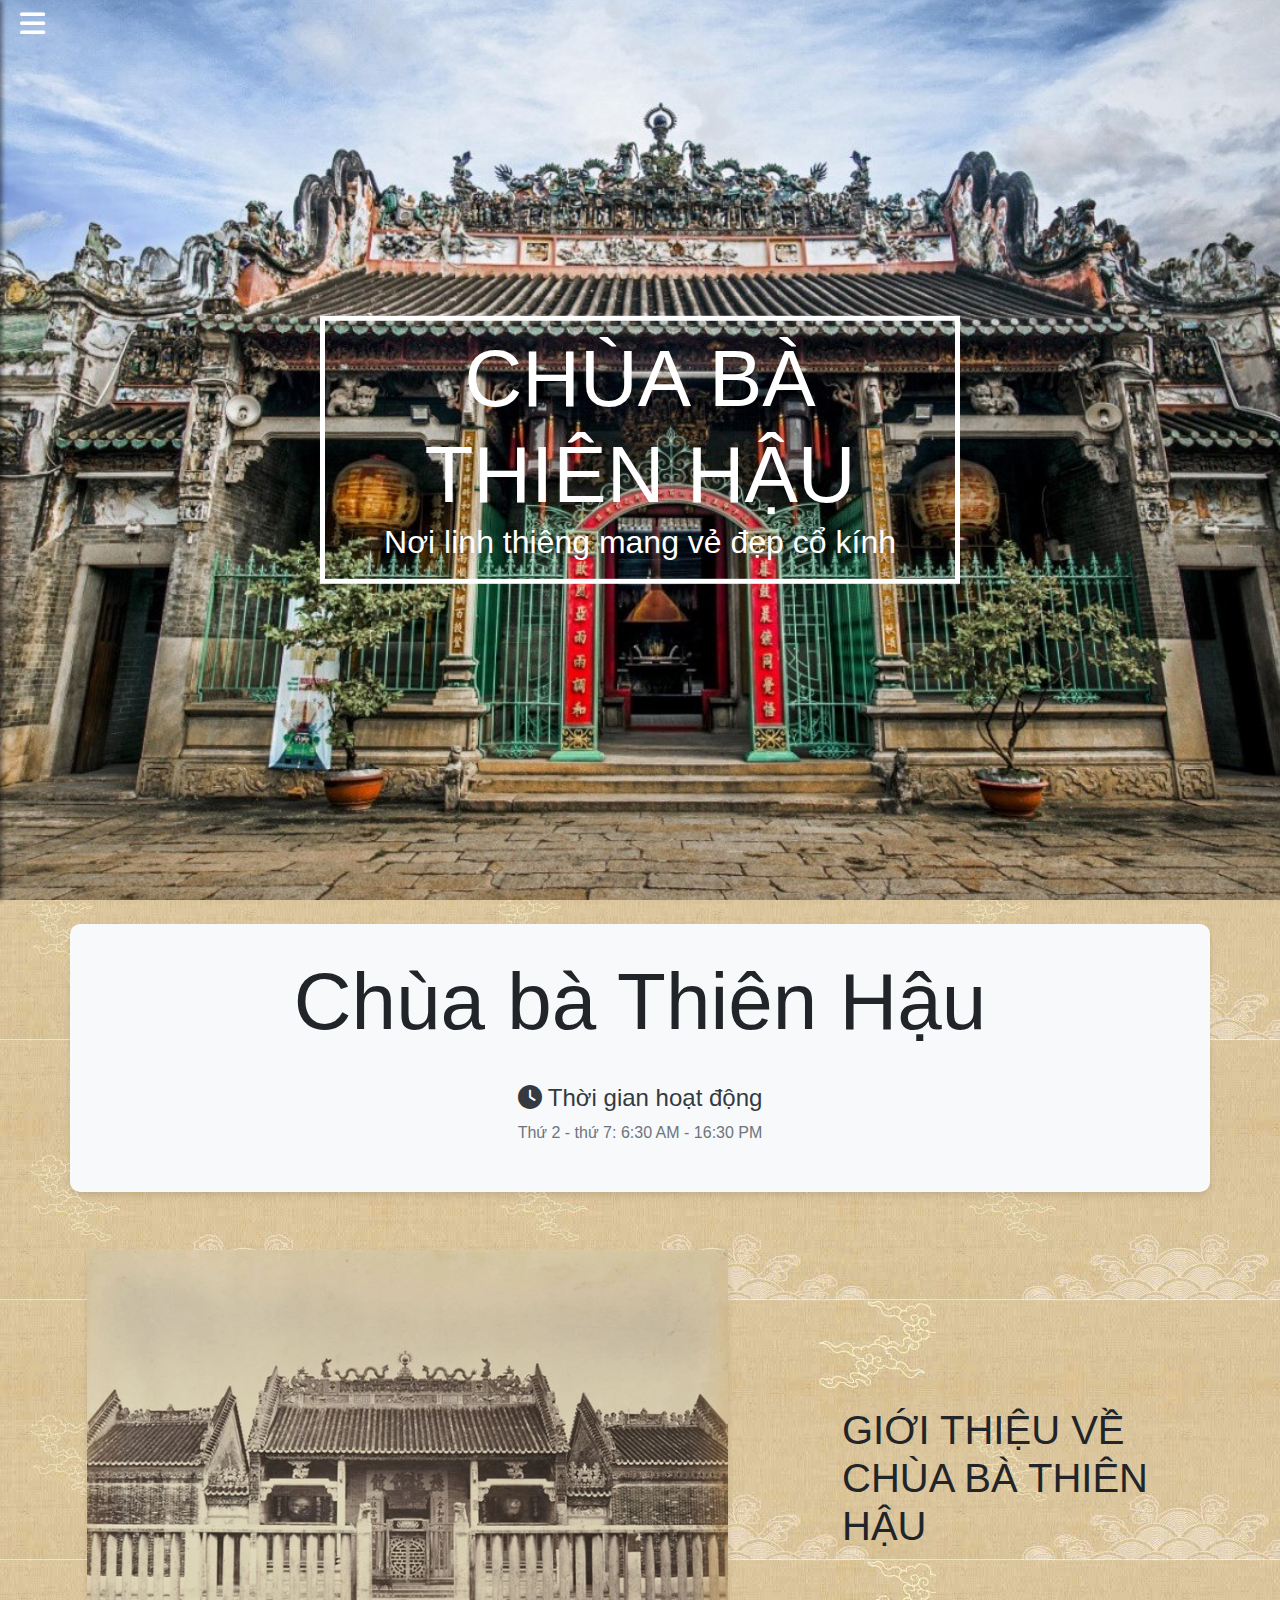
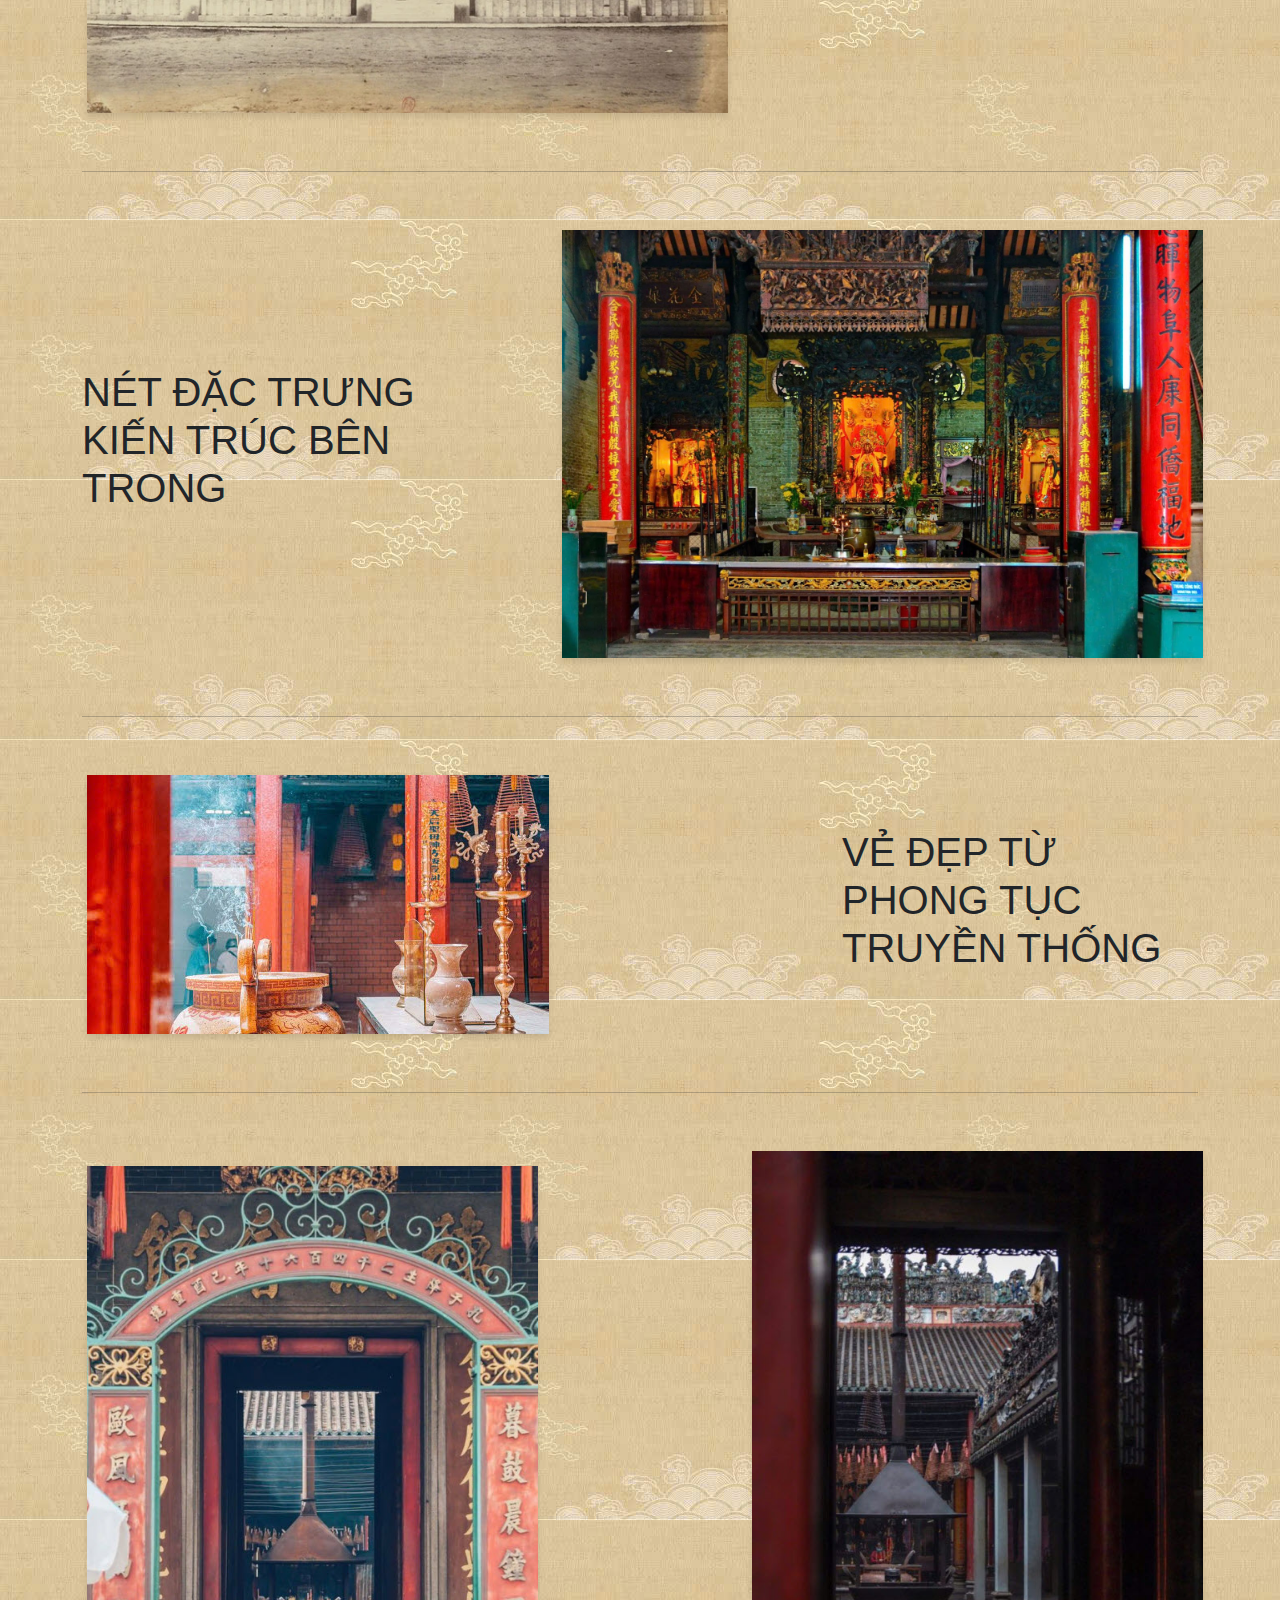
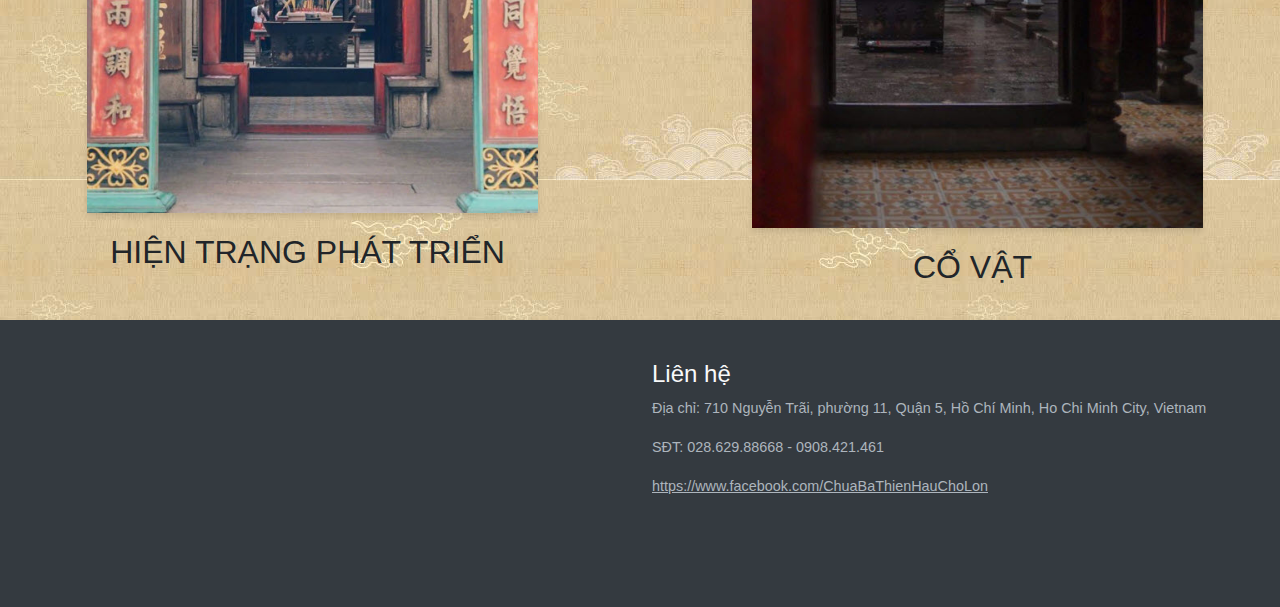
==== commit d4985dba: "." ====
--- a/index.html
+++ b/index.html
@@ -13,9 +13,13 @@
 <body>
     <!-- Header -->
     <div class="header-image">
-        <h2 style="font-size: 5rem;">CHÙA BÀ THIÊN HẬU</h2>
-        <br>
-        <h3>Nơi linh thiêng mang vẻ đẹp cổ kính</h3>
+        <h2>
+            <span class="box" style="font-size: 5rem;">
+                CHÙA BÀ THIÊN HẬU
+                <br>
+                <h3 style="font-size: 2rem;">Nơi linh thiêng mang vẻ đẹp cổ kính</h3>
+            </span>
+        </h2>
     </div>
 
     <nav class="navbar">
--- a/css/style.css
+++ b/css/style.css
@@ -20,6 +20,8 @@
     justify-content: center;
     overflow: hidden;
 }
+
+
 
 .header-image h1 {
     font-size: 3rem;
@@ -96,47 +98,6 @@
     .header-image p {
         font-size: 1rem;
     }
-}
-
-.my-carousel-container {
-    position: relative;
-    width: 100%;
-    overflow: hidden;
-}
-
-.my-carousel-track {
-    display: flex;
-    transition: transform 0.5s ease-in-out;
-}
-
-.my-carousel-item img {
-    width: 96%;
-    height: 100%;
-    object-fit: cover;
-    margin-right: 10vw;
-    margin-top: 10px;
-    margin-left: 1vw;
-}
-
-.my-carousel-button {
-    position: absolute;
-    top: 50%;
-    transform: translateY(-50%);
-    background-color: rgba(0, 0, 0, 0.5);
-    color: white;
-    border: none;
-    font-size: 100%;
-    cursor: pointer;
-    padding: 1%;
-    z-index: 10;
-}
-
-.my-carousel-button.prev {
-    left: 10px;
-}
-
-.my-carousel-button.next {
-    right: 10px;
 }
 
 /* Navbar */
@@ -299,3 +260,84 @@
 .side-nav ul li ul li {
     margin-bottom: 8px;
 }
+
+.slideshow-container {
+    position: relative;
+    width: 80%;  
+    height: 0;
+    padding-bottom: 50%; 
+    overflow: hidden;
+    margin: 0 auto; 
+}
+
+.my-slide {
+    position: absolute;
+    top: 0;
+    left: 0;
+    width: 100%;
+    height: 100%;
+    opacity: 0;
+    transition: opacity 0.2s ease-in-out;
+}
+
+.my-slide img {
+    width: 100%;
+    height: 100%;
+    object-fit: fill; 
+}
+
+/* Nút Next và Prev */
+.prev, .next {
+    position: absolute;
+    top: 50%;
+    padding: 16px;
+    color: white;
+    background-color: rgba(0, 0, 0, 0.5);
+    border: none;
+    cursor: pointer;
+    font-size: 24px;
+    z-index: 1;
+    transform: translate(0, -50%);
+}
+
+.prev {
+    left: 10px;
+}
+
+.next {
+    right: 10px;
+}
+
+.prev:hover, .next:hover {
+    background-color: rgba(0, 0, 0, 0.8);
+}
+
+@keyframes slideShow {
+    0% {
+        opacity: 0;
+    }
+    10% {
+        opacity: 1;
+    }
+    30% {
+        opacity: 1;
+    }
+    40% {
+        opacity: 0;
+    }
+    100% {
+        opacity: 0;
+    }
+}
+
+.box {
+    display: inline-block;
+    padding: 10px 20px;
+    border: 5px solid white;
+    box-sizing: border-box;
+    text-align: center;
+    position: absolute;
+    top: 50%;
+    left: 50%;
+    transform: translate(-50%, -50%);
+}